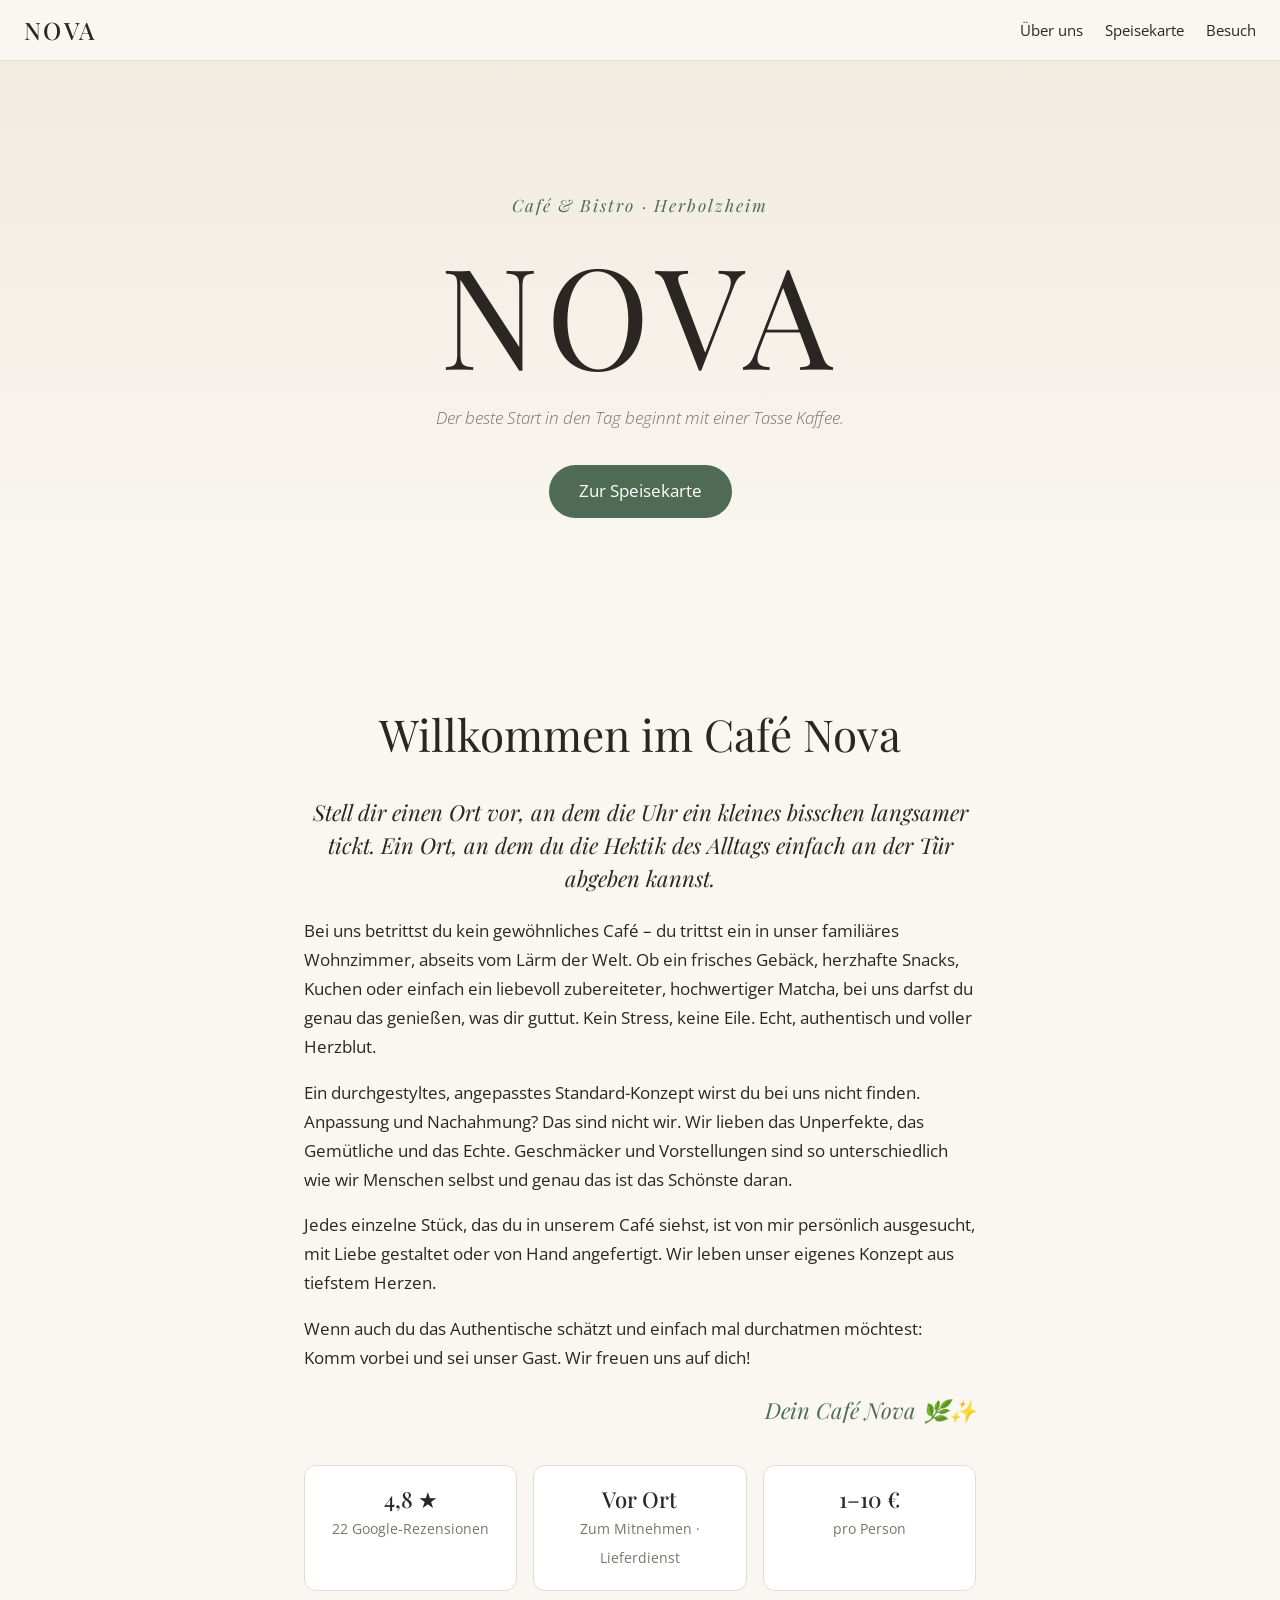
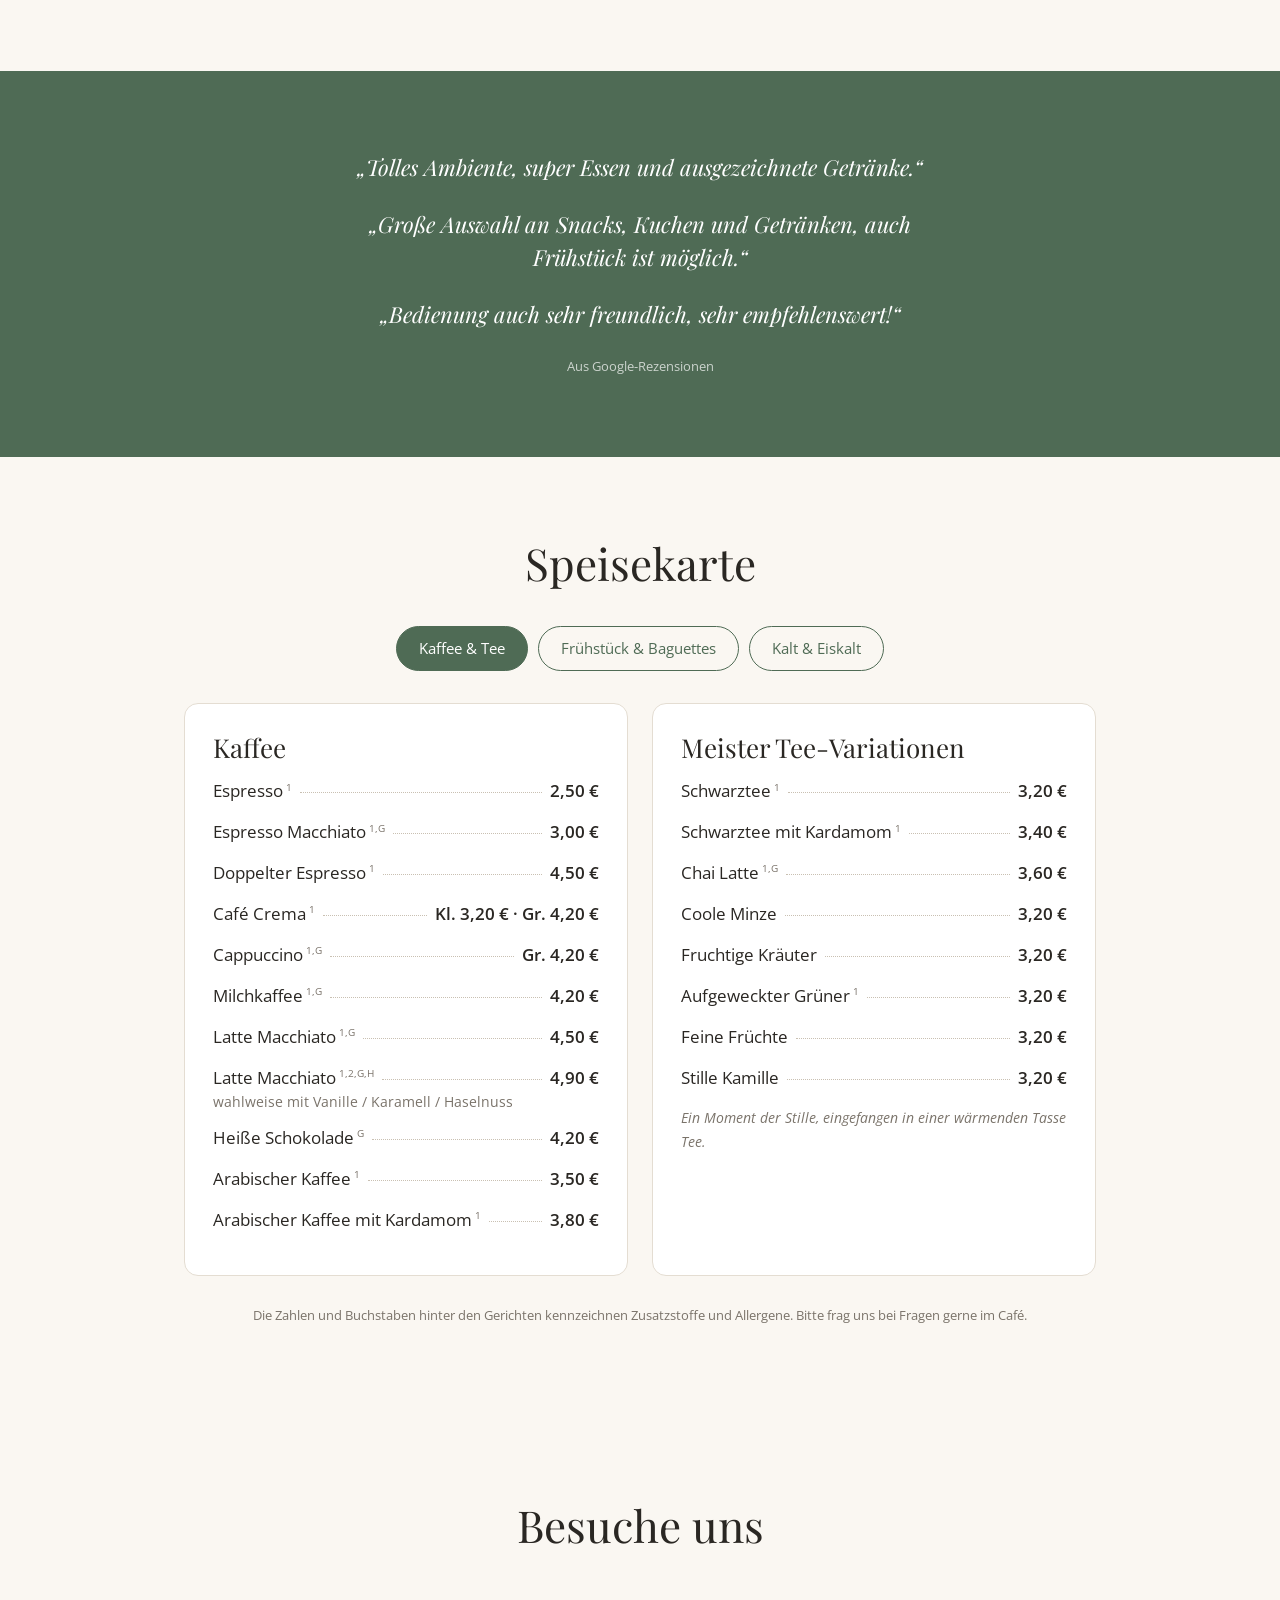
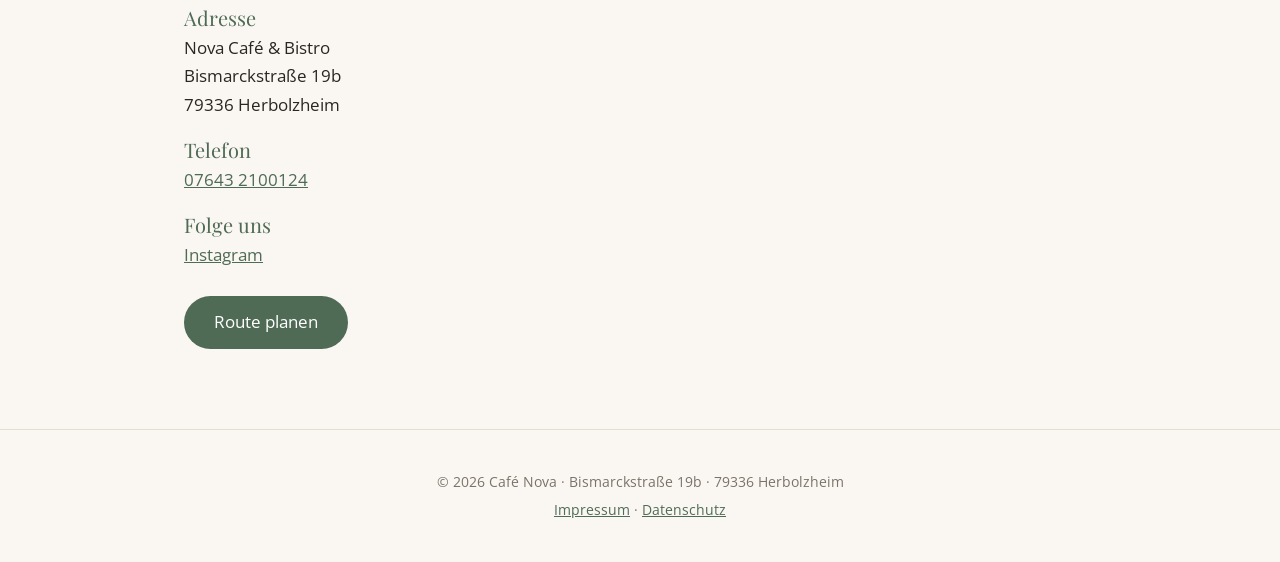
==== index.html @ f734ac9e "Add Café Nova website with menu, about and visit sections Co-Authored-By: Claude Sonnet 5.5 <noreply" ====
<!doctype html>
<html lang="de">
<head>
<meta charset="utf-8">
<meta name="viewport" content="width=device-width, initial-scale=1">
<title>Café Nova – Café &amp; Bistro in Herbolzheim</title>
<meta name="description" content="Café Nova &amp; Bistro in Herbolzheim: Frühstück, Baguettes, Kuchen, Matcha und Kaffee in gemütlicher Wohnzimmer-Atmosphäre. Bismarckstraße 19b.">
<link rel="preconnect" href="https://fonts.googleapis.com">
<link rel="preconnect" href="https://fonts.gstatic.com" crossorigin>
<link href="https://fonts.googleapis.com/css2?family=Open+Sans:ital,wght@0,300;0,400;0,600;1,300&family=Playfair+Display:ital,wght@0,400;0,500;1,400&display=swap" rel="stylesheet">
<link rel="stylesheet" href="styles.css">
<script type="application/ld+json">
{"@context":"https://schema.org","@type":"CafeOrCoffeeShop","name":"Nova Café & Bistro","telephone":"+49 7643 2100124","priceRange":"1–10 €","servesCuisine":"Café, Bistro","address":{"@type":"PostalAddress","streetAddress":"Bismarckstraße 19b","postalCode":"79336","addressLocality":"Herbolzheim","addressCountry":"DE"}}
</script>
</head>
<body>
<header class="site-header">
  <a class="logo" href="#top">NOVA</a>
  <nav><a href="#about">Über uns</a><a href="#menu">Speisekarte</a><a href="#visit">Besuch</a></nav>
</header>

<section class="hero" id="top">
  <p class="eyebrow">Café &amp; Bistro · Herbolzheim</p>
  <h1>NOVA</h1>
  <p class="tagline">Der beste Start in den Tag beginnt mit einer Tasse Kaffee.</p>
  <a class="btn" href="#menu">Zur Speisekarte</a>
</section>

<section class="about" id="about">
  <h2>Willkommen im Café Nova</h2>
  <p class="lead">Stell dir einen Ort vor, an dem die Uhr ein kleines bisschen langsamer tickt. Ein Ort, an dem du die Hektik des Alltags einfach an der Tür abgeben kannst.</p>
  <p>Bei uns betrittst du kein gewöhnliches Café – du trittst ein in unser familiäres Wohnzimmer, abseits vom Lärm der Welt. Ob ein frisches Gebäck, herzhafte Snacks, Kuchen oder einfach ein liebevoll zubereiteter, hochwertiger Matcha, bei uns darfst du genau das genießen, was dir guttut. Kein Stress, keine Eile. Echt, authentisch und voller Herzblut.</p>
  <p>Ein durchgestyltes, angepasstes Standard-Konzept wirst du bei uns nicht finden. Anpassung und Nachahmung? Das sind nicht wir. Wir lieben das Unperfekte, das Gemütliche und das Echte. Geschmäcker und Vorstellungen sind so unterschiedlich wie wir Menschen selbst und genau das ist das Schönste daran.</p>
  <p>Jedes einzelne Stück, das du in unserem Café siehst, ist von mir persönlich ausgesucht, mit Liebe gestaltet oder von Hand angefertigt. Wir leben unser eigenes Konzept aus tiefstem Herzen.</p>
  <p>Wenn auch du das Authentische schätzt und einfach mal durchatmen möchtest: Komm vorbei und sei unser Gast. Wir freuen uns auf dich!</p>
  <p class="sign">Dein Café Nova 🌿✨</p>
  <ul class="facts">
    <li><strong>4,8 ★</strong><span>22 Google-Rezensionen</span></li>
    <li><strong>Vor Ort</strong><span>Zum Mitnehmen · Lieferdienst</span></li>
    <li><strong>1–10 €</strong><span>pro Person</span></li>
  </ul>
</section>

<section class="quotes">
  <blockquote>„Tolles Ambiente, super Essen und ausgezeichnete Getränke.“</blockquote>
  <blockquote>„Große Auswahl an Snacks, Kuchen und Getränken, auch Frühstück ist möglich.“</blockquote>
  <blockquote>„Bedienung auch sehr freundlich, sehr empfehlenswert!“</blockquote>
  <p class="src">Aus Google-Rezensionen</p>
</section>

<section class="menu" id="menu">
  <h2>Speisekarte</h2>
  <div class="tabs" role="tablist"><button class="tab active" data-tab="kaffee">Kaffee &amp; Tee</button><button class="tab" data-tab="fruehstueck">Frühstück &amp; Baguettes</button><button class="tab" data-tab="kalt">Kalt &amp; Eiskalt</button></div>
  <div class="panel active" id="kaffee"><div class="card"><h3>Kaffee</h3><ul><li><div class="row"><span class="name">Espresso<sup>1</sup></span><span class="dots"></span><span class="price">2,50 €</span></div></li><li><div class="row"><span class="name">Espresso Macchiato<sup>1,G</sup></span><span class="dots"></span><span class="price">3,00 €</span></div></li><li><div class="row"><span class="name">Doppelter Espresso<sup>1</sup></span><span class="dots"></span><span class="price">4,50 €</span></div></li><li><div class="row"><span class="name">Café Crema<sup>1</sup></span><span class="dots"></span><span class="price">Kl. 3,20 € · Gr. 4,20 €</span></div></li><li><div class="row"><span class="name">Cappuccino<sup>1,G</sup></span><span class="dots"></span><span class="price">Gr. 4,20 €</span></div></li><li><div class="row"><span class="name">Milchkaffee<sup>1,G</sup></span><span class="dots"></span><span class="price">4,20 €</span></div></li><li><div class="row"><span class="name">Latte Macchiato<sup>1,G</sup></span><span class="dots"></span><span class="price">4,50 €</span></div></li><li><div class="row"><span class="name">Latte Macchiato<sup>1,2,G,H</sup></span><span class="dots"></span><span class="price">4,90 €</span></div><span class="desc">wahlweise mit Vanille / Karamell / Haselnuss</span></li><li><div class="row"><span class="name">Heiße Schokolade<sup>G</sup></span><span class="dots"></span><span class="price">4,20 €</span></div></li><li><div class="row"><span class="name">Arabischer Kaffee<sup>1</sup></span><span class="dots"></span><span class="price">3,50 €</span></div></li><li><div class="row"><span class="name">Arabischer Kaffee mit Kardamom<sup>1</sup></span><span class="dots"></span><span class="price">3,80 €</span></div></li></ul></div><div class="card"><h3>Meister Tee-Variationen</h3><ul><li><div class="row"><span class="name">Schwarztee<sup>1</sup></span><span class="dots"></span><span class="price">3,20 €</span></div></li><li><div class="row"><span class="name">Schwarztee mit Kardamom<sup>1</sup></span><span class="dots"></span><span class="price">3,40 €</span></div></li><li><div class="row"><span class="name">Chai Latte<sup>1,G</sup></span><span class="dots"></span><span class="price">3,60 €</span></div></li><li><div class="row"><span class="name">Coole Minze</span><span class="dots"></span><span class="price">3,20 €</span></div></li><li><div class="row"><span class="name">Fruchtige Kräuter</span><span class="dots"></span><span class="price">3,20 €</span></div></li><li><div class="row"><span class="name">Aufgeweckter Grüner<sup>1</sup></span><span class="dots"></span><span class="price">3,20 €</span></div></li><li><div class="row"><span class="name">Feine Früchte</span><span class="dots"></span><span class="price">3,20 €</span></div></li><li><div class="row"><span class="name">Stille Kamille</span><span class="dots"></span><span class="price">3,20 €</span></div></li></ul><p class="note">Ein Moment der Stille, eingefangen in einer wärmenden Tasse Tee.</p></div></div><div class="panel" id="fruehstueck"><div class="card"><h3>Frühstück</h3><ul><li><div class="row"><span class="name">Orientalisches Landfrühstück I<sup>9,A1,C,G</sup></span><span class="dots"></span><span class="price">12,90 €</span></div><span class="desc">3 Rühreier mit Tomaten, Baguette, Beilagen (Oliven, Weichkäse)</span></li><li><div class="row"><span class="name">Orientalisches Landfrühstück II<sup>4,9,A1,C,G</sup></span><span class="dots"></span><span class="price">14,90 €</span></div><span class="desc">3 Rühreier mit Tomaten, Sucuk, Baguette, Beilagen (Oliven, Weichkäse)</span></li><li><div class="row"><span class="name">Healthy Rührei Menü<sup>1,A1,C,G</sup></span><span class="dots"></span><span class="price">14,50 €</span></div><span class="desc">mit Rührei und als Beilage, Tomaten, Mozzarella, Avocado, Butter und Brot</span></li><li><div class="row"><span class="name">Rührei mit Schinken<sup>4,A1,C,G</sup></span><span class="dots"></span><span class="price">12,90 €</span></div><span class="desc">und als Beilage, Tomaten, Butter und Brot</span></li></ul><p class="note">Für einen genussvollen Start in den Tag.</p></div><div class="card"><h3>Herzhafte Baguettes</h3><ul><li><div class="row"><span class="name">Schinken-Käse-Baguette<sup>2,4,9,A1,G,M</sup></span><span class="dots"></span><span class="price">9,20 €</span></div><span class="desc">mit Hinterschinken, Gouda und Spezialsoße</span></li><li><div class="row"><span class="name">Salami-Baguette<sup>2,4,9,A1,G,M</sup></span><span class="dots"></span><span class="price">9,20 €</span></div><span class="desc">mit Salami, Gouda und Spezialsoße</span></li><li><div class="row"><span class="name">Sesam-Putenbrust-Baguette<sup>2,9,A1,G,M,K</sup></span><span class="dots"></span><span class="price">9,50 €</span></div><span class="desc">mit Putenbrust, Gouda und Curry-Soße</span></li></ul><p class="note">Wahlweise zwischen Cocktail- <sup>2,M,C</sup> oder Knoblauchdip <sup>G,M</sup>. Dazu leckere saure Gurken<sup>9</sup> als Beilage.</p></div></div><div class="panel" id="kalt"><div class="card"><h3>Eiskalte Abkühlung</h3><ul><li><div class="row"><span class="name">Eisschokolade<sup>2,G</sup></span><span class="dots"></span><span class="price">6,90 €</span></div><span class="desc">Schokoladengetränk mit Vanilleis und Sahne</span></li><li><div class="row"><span class="name">Eiskaffee<sup>1,2,G</sup></span><span class="dots"></span><span class="price">6,90 €</span></div><span class="desc">kalter Kaffee mit Vanilleeis und Sahne</span></li><li><div class="row"><span class="name">Eisbecher<sup>1,2,G</sup></span><span class="dots"></span><span class="price">6,90 €</span></div><span class="desc">Vanille, Erdbeere, Schokolade und Sahne</span></li></ul></div><div class="card"><h3>Kalt &amp; Eiskalt</h3><ul><li><div class="row"><span class="name">Coca-Cola 0,33 l<sup>1,2,6</sup></span><span class="dots"></span><span class="price">3,50 €</span></div></li><li><div class="row"><span class="name">Coca-Cola Zero 0,33 l</span><span class="dots"></span><span class="price">3,50 €</span></div></li><li><div class="row"><span class="name">Fanta 0,33 l<sup>2,3</sup></span><span class="dots"></span><span class="price">3,50 €</span></div></li><li><div class="row"><span class="name">Vio still / medium 0,25 l</span><span class="dots"></span><span class="price">3,20 €</span></div></li><li><div class="row"><span class="name">Vio still / medium 0,75 l</span><span class="dots"></span><span class="price">6,20 €</span></div></li><li><div class="row"><span class="name">Red Bull 0,25 l<sup>1,2,8</sup></span><span class="dots"></span><span class="price">3,50 €</span></div></li><li><div class="row"><span class="name">Fuze Tea Pfirsich 0,25 l<sup>3</sup></span><span class="dots"></span><span class="price">3,80 €</span></div></li><li><div class="row"><span class="name">Vio Bio Limo 0,25 l</span><span class="dots"></span><span class="price">3,80 €</span></div><span class="desc">Orange / Zitrone &amp; Limette</span></li><li><div class="row"><span class="name">Vio Schorle 0,25 l</span><span class="dots"></span><span class="price">3,80 €</span></div><span class="desc">Apfel / Rhabarber / Johannisbeere</span></li><li><div class="row"><span class="name">O-Saft 0,2 l</span><span class="dots"></span><span class="price">3,00 €</span></div></li></ul></div><div class="card"><h3>Bier (0,3 l)</h3><ul><li><div class="row"><span class="name">Rothaus Pils<sup>A1</sup></span><span class="dots"></span><span class="price">4,00 €</span></div></li><li><div class="row"><span class="name">Rothaus Radler<sup>A1,3</sup></span><span class="dots"></span><span class="price">4,00 €</span></div></li><li><div class="row"><span class="name">Rothaus Hefeweizen<sup>A1,A2</sup></span><span class="dots"></span><span class="price">4,00 €</span></div></li><li><div class="row"><span class="name">Alkoholfreies Pils oder Radler<sup>A1,3</sup></span><span class="dots"></span><span class="price">4,00 €</span></div></li></ul></div></div>
  <p class="legend">Die Zahlen und Buchstaben hinter den Gerichten kennzeichnen Zusatzstoffe und Allergene. Bitte frag uns bei Fragen gerne im Café.</p>
</section>

<section class="visit" id="visit">
  <h2>Besuche uns</h2>
  <div class="visit-grid">
    <div>
      <h3>Adresse</h3>
      <p>Nova Café &amp; Bistro<br>Bismarckstraße 19b<br>79336 Herbolzheim</p>
      <h3>Telefon</h3>
      <p><a href="tel:+4976432100124">07643 2100124</a></p>
      <h3>Folge uns</h3>
      <p><a href="https://www.instagram.com/" rel="noopener">Instagram</a></p>
      <a class="btn" href="https://www.google.com/maps/search/?api=1&amp;query=Bismarckstra%C3%9Fe+19b+79336+Herbolzheim" rel="noopener">Route planen</a>
    </div>
    <iframe title="Karte" loading="lazy" src="https://www.google.com/maps?q=Bismarckstra%C3%9Fe+19b+79336+Herbolzheim&amp;output=embed"></iframe>
  </div>
</section>

<footer>
  <p>© <span id="y">2026</span> Café Nova · Bismarckstraße 19b · 79336 Herbolzheim</p>
  <p><a href="#">Impressum</a> · <a href="#">Datenschutz</a></p>
</footer>
<script src="script.js"></script>
</body>
</html>
---- styles.css ----
:root{--bg:#faf7f2;--ink:#2a2723;--muted:#7a736a;--green:#4f6b55;--green-d:#3a5140;--card:#fff;--line:#e4ddd2;
--serif:"Playfair Display",Georgia,serif;--sans:"Open Sans",system-ui,sans-serif}
*{box-sizing:border-box}html{scroll-behavior:smooth}
body{margin:0;background:var(--bg);color:var(--ink);font:400 17px/1.7 var(--sans)}
a{color:var(--green)}
h1,h2,h3{font-family:var(--serif);font-weight:400;line-height:1.2;margin:0}
section{padding:80px 24px}
.site-header{position:sticky;top:0;z-index:10;display:flex;justify-content:space-between;align-items:center;padding:14px 24px;background:rgba(250,247,242,.92);backdrop-filter:blur(8px);border-bottom:1px solid var(--line)}
.logo{font:500 24px var(--serif);letter-spacing:.1em;color:var(--ink);text-decoration:none}
nav a{margin-left:22px;text-decoration:none;color:var(--ink);font-size:15px}nav a:hover{color:var(--green)}
.hero{text-align:center;padding:130px 24px 110px;background:linear-gradient(180deg,#f1ebe0,var(--bg))}
.eyebrow{font-family:var(--serif);font-style:italic;letter-spacing:.12em;color:var(--green);margin:0}
.hero h1{font-size:clamp(64px,16vw,140px);letter-spacing:.06em;margin:8px 0}
.tagline{font-style:italic;font-weight:300;color:var(--muted);max-width:520px;margin:0 auto 32px}
.btn{display:inline-block;padding:12px 30px;background:var(--green);color:#fff;text-decoration:none;border-radius:999px;transition:background .2s}
.btn:hover{background:var(--green-d)}
.about,.menu,.visit{max-width:960px;margin:0 auto}
h2{font-size:clamp(30px,5vw,44px);text-align:center;margin-bottom:36px}
.about{max-width:720px}.lead{font:italic 400 22px/1.5 var(--serif);text-align:center}
.sign{font:italic 22px var(--serif);text-align:right;color:var(--green)}
.facts{list-style:none;display:grid;grid-template-columns:repeat(auto-fit,minmax(170px,1fr));gap:16px;padding:0;margin:40px 0 0}
.facts li{background:var(--card);border:1px solid var(--line);border-radius:12px;padding:18px;text-align:center}
.facts strong{display:block;font:500 22px var(--serif)}.facts span{font-size:14px;color:var(--muted)}
.quotes{background:var(--green);color:#fff;text-align:center}
.quotes blockquote{max-width:640px;margin:0 auto 24px;font:italic 22px/1.5 var(--serif)}
.src{font-size:13px;opacity:.7;margin:0}
.tabs{display:flex;flex-wrap:wrap;justify-content:center;gap:10px;margin-bottom:32px}
.tab{font:inherit;font-size:15px;padding:9px 22px;border:1px solid var(--green);background:none;color:var(--green);border-radius:999px;cursor:pointer}
.tab.active{background:var(--green);color:#fff}
.panel{display:none;gap:24px;grid-template-columns:1fr}.panel.active{display:grid}
@media(min-width:800px){.panel.active{grid-template-columns:1fr 1fr}}
.card{background:var(--card);border:1px solid var(--line);border-radius:14px;padding:28px}
.card:nth-child(3){grid-column:1/-1}
.card h3{font-size:26px;margin-bottom:6px}
.note{font-style:italic;font-size:14px;color:var(--muted);margin:14px 0 0}
.card ul{list-style:none;padding:0;margin:14px 0 0}.card li{margin-bottom:12px}
.row{display:flex;align-items:baseline;gap:8px}
.dots{flex:1;border-bottom:1px dotted #c9c0b2;transform:translateY(-4px)}
.price{white-space:nowrap;font-weight:600}
.desc{display:block;font-size:14px;color:var(--muted);line-height:1.4}
sup{font-size:.6em;color:var(--muted);margin-left:3px}
.legend{font-size:13px;color:var(--muted);text-align:center;margin-top:28px}
.visit-grid{display:grid;gap:32px}@media(min-width:800px){.visit-grid{grid-template-columns:1fr 1.2fr}}
.visit h3{font-size:20px;color:var(--green);margin-top:18px}.visit p{margin:4px 0}
.visit .btn{margin-top:22px}
iframe{width:100%;min-height:340px;border:0;border-radius:14px}
footer{text-align:center;padding:36px 24px;font-size:14px;color:var(--muted);border-top:1px solid var(--line)}
footer p{margin:4px 0}
@media(max-width:600px){nav a:nth-child(1){display:none}section{padding:56px 20px}}
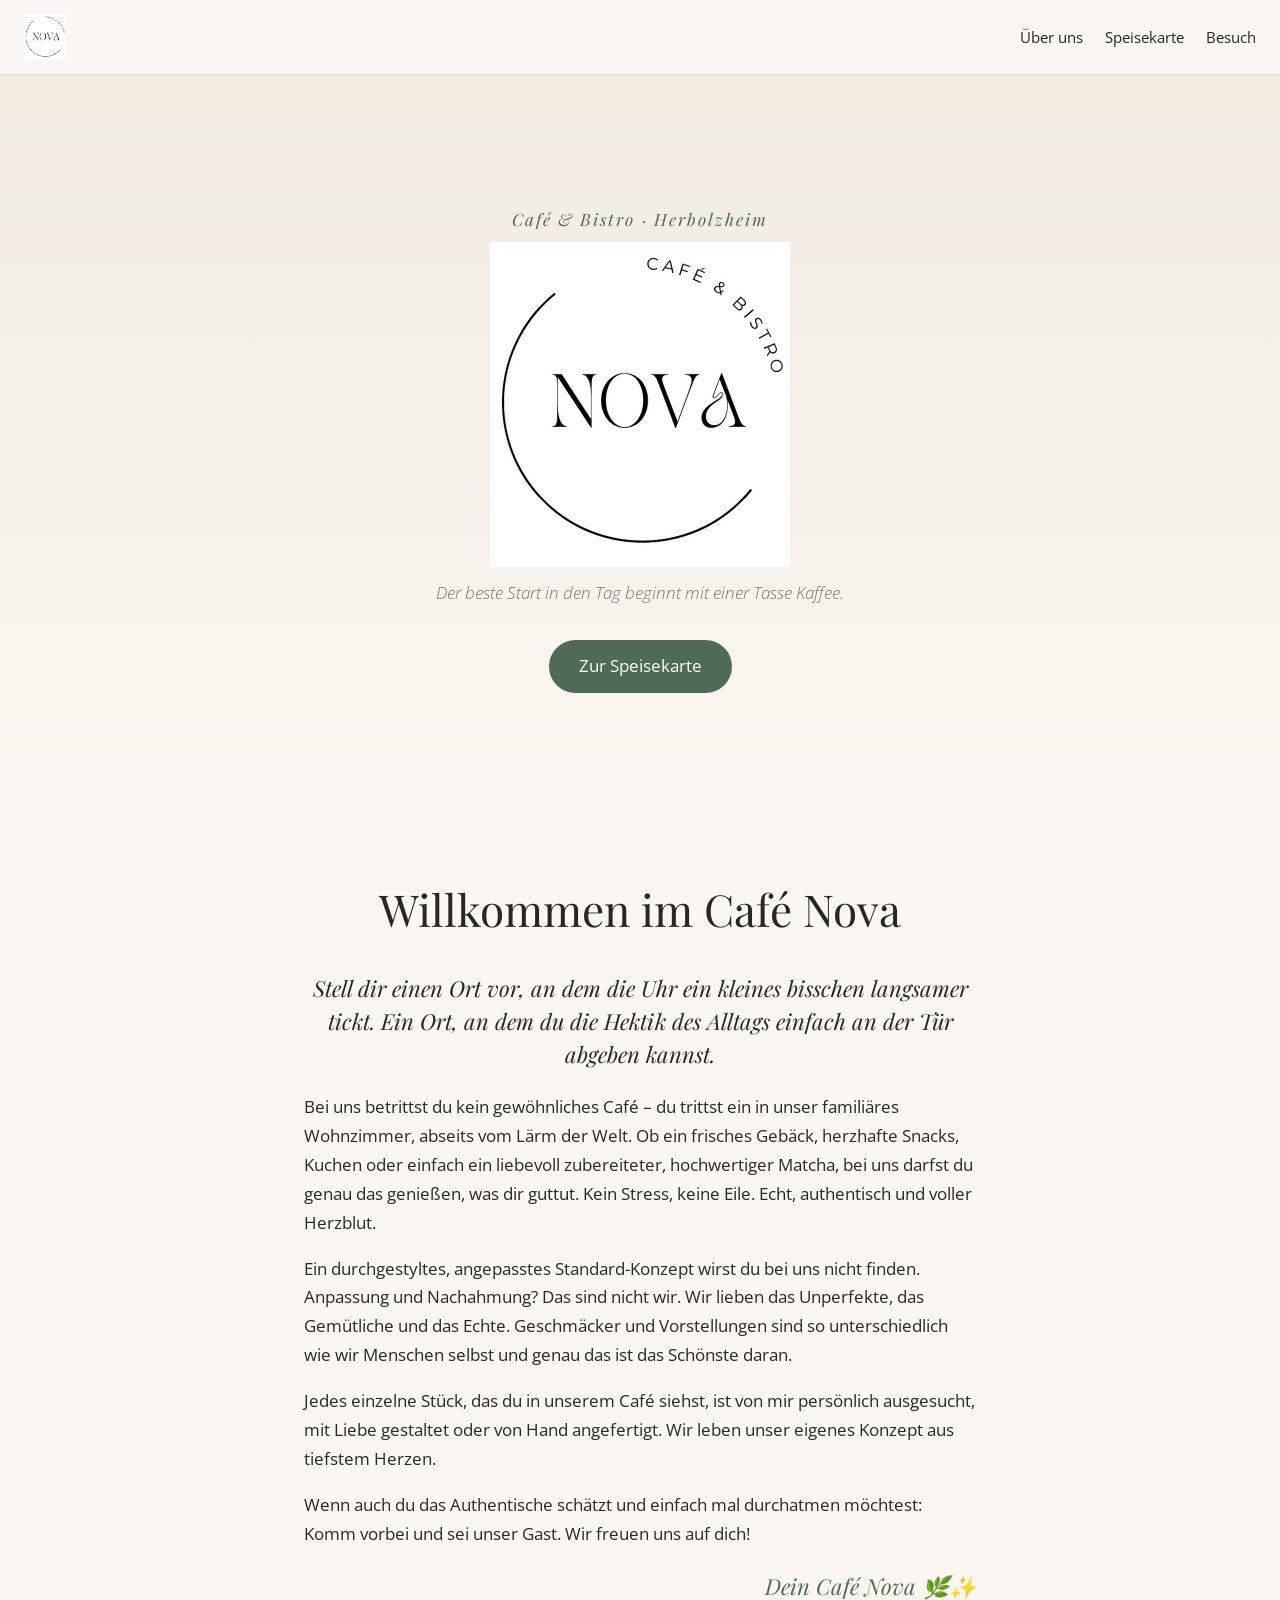
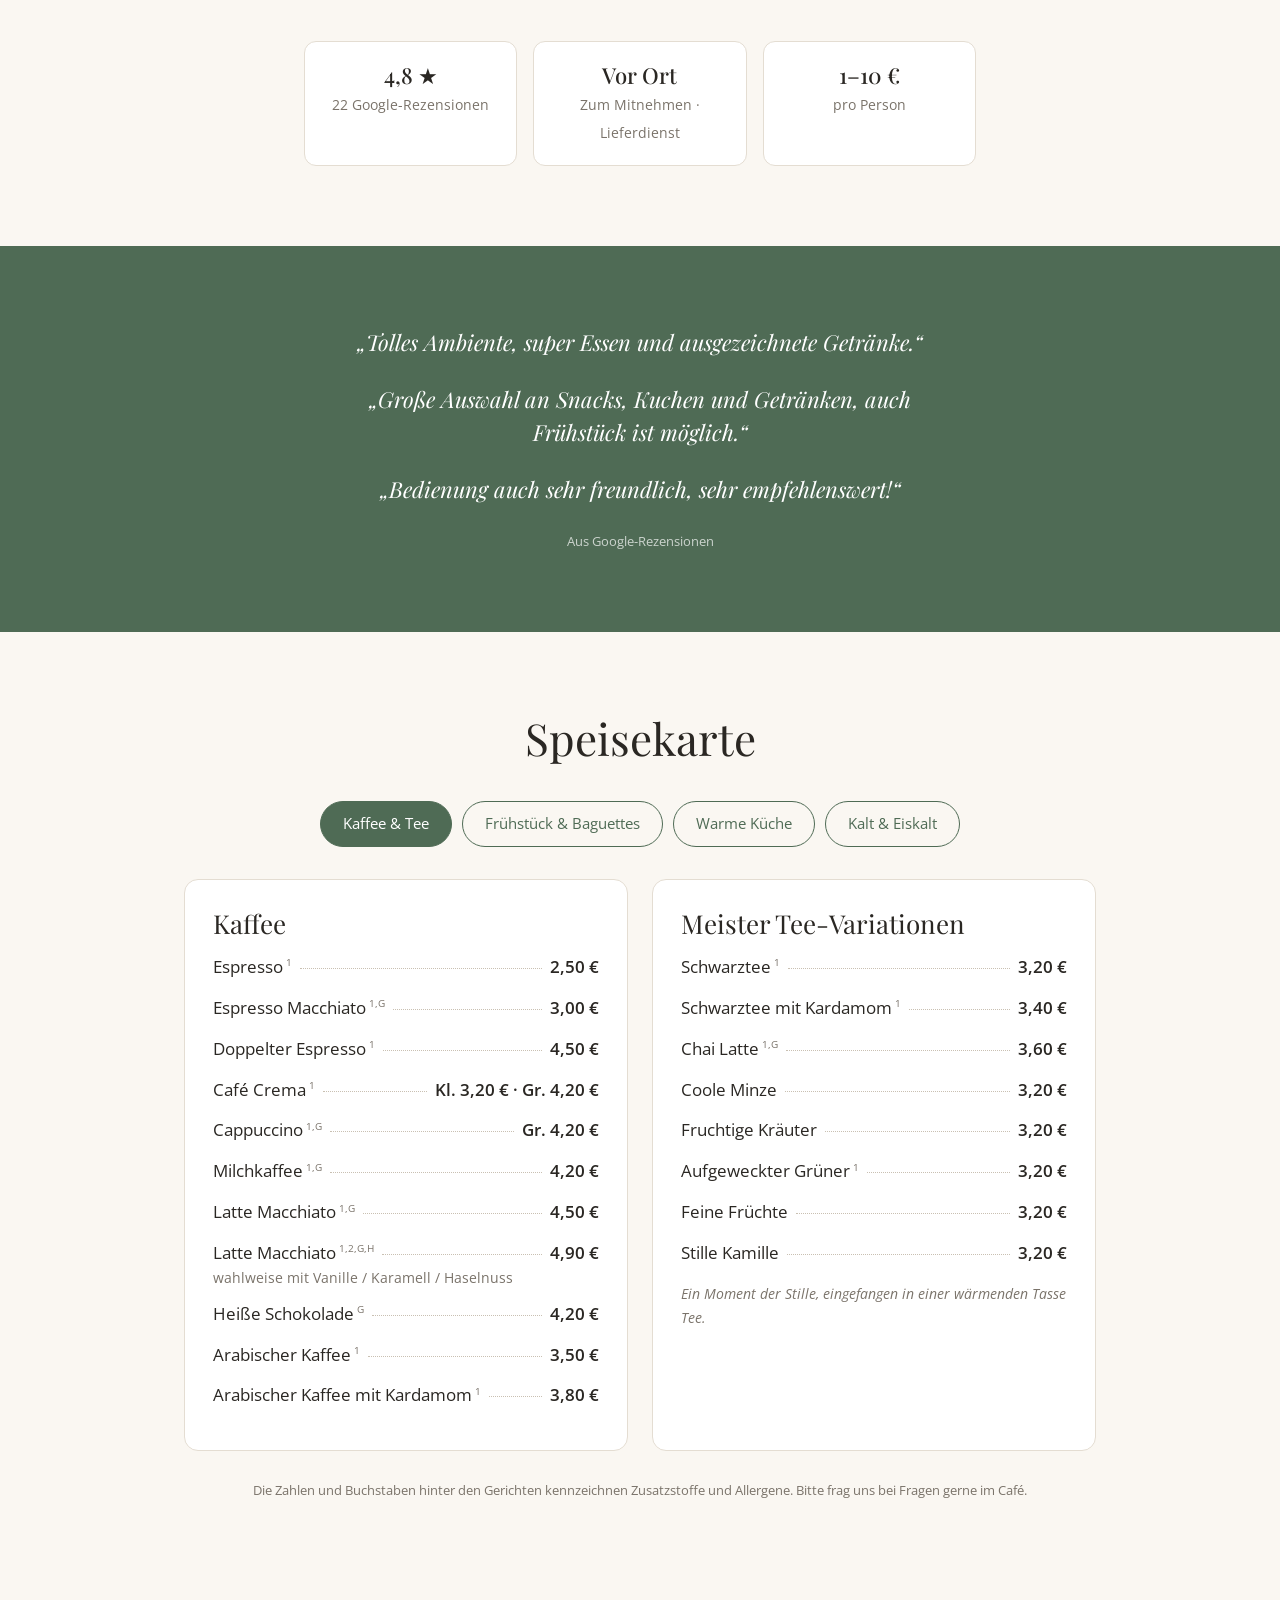
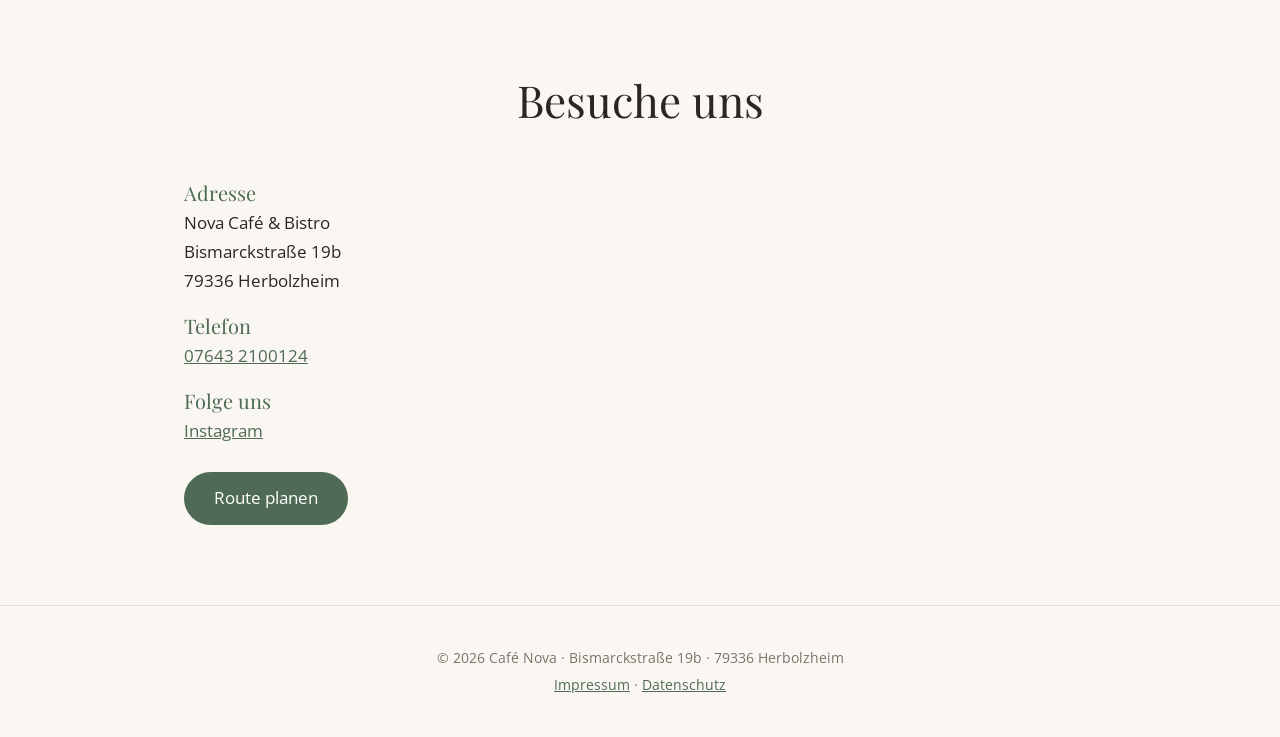
==== commit f148e9c8: "Add logo, Flammkuchen, Pasta, Antipasti and Frühstück II; add netlify.toml Co-Authored-By: Claude So" ====
--- a/index.html
+++ b/index.html
@@ -8,6 +8,7 @@
 <link rel="preconnect" href="https://fonts.googleapis.com">
 <link rel="preconnect" href="https://fonts.gstatic.com" crossorigin>
 <link href="https://fonts.googleapis.com/css2?family=Open+Sans:ital,wght@0,300;0,400;0,600;1,300&family=Playfair+Display:ital,wght@0,400;0,500;1,400&display=swap" rel="stylesheet">
+<link rel="icon" href="logo.png">
 <link rel="stylesheet" href="styles.css">
 <script type="application/ld+json">
 {"@context":"https://schema.org","@type":"CafeOrCoffeeShop","name":"Nova Café & Bistro","telephone":"+49 7643 2100124","priceRange":"1–10 €","servesCuisine":"Café, Bistro","address":{"@type":"PostalAddress","streetAddress":"Bismarckstraße 19b","postalCode":"79336","addressLocality":"Herbolzheim","addressCountry":"DE"}}
@@ -15,13 +16,13 @@
 </head>
 <body>
 <header class="site-header">
-  <a class="logo" href="#top">NOVA</a>
+  <a class="logo" href="#top"><img src="logo.png" alt="Nova Café &amp; Bistro"></a>
   <nav><a href="#about">Über uns</a><a href="#menu">Speisekarte</a><a href="#visit">Besuch</a></nav>
 </header>
 
 <section class="hero" id="top">
   <p class="eyebrow">Café &amp; Bistro · Herbolzheim</p>
-  <h1>NOVA</h1>
+  <h1><img src="logo.png" alt="NOVA – Café &amp; Bistro"></h1>
   <p class="tagline">Der beste Start in den Tag beginnt mit einer Tasse Kaffee.</p>
   <a class="btn" href="#menu">Zur Speisekarte</a>
 </section>
@@ -50,8 +51,8 @@
 
 <section class="menu" id="menu">
   <h2>Speisekarte</h2>
-  <div class="tabs" role="tablist"><button class="tab active" data-tab="kaffee">Kaffee &amp; Tee</button><button class="tab" data-tab="fruehstueck">Frühstück &amp; Baguettes</button><button class="tab" data-tab="kalt">Kalt &amp; Eiskalt</button></div>
-  <div class="panel active" id="kaffee"><div class="card"><h3>Kaffee</h3><ul><li><div class="row"><span class="name">Espresso<sup>1</sup></span><span class="dots"></span><span class="price">2,50 €</span></div></li><li><div class="row"><span class="name">Espresso Macchiato<sup>1,G</sup></span><span class="dots"></span><span class="price">3,00 €</span></div></li><li><div class="row"><span class="name">Doppelter Espresso<sup>1</sup></span><span class="dots"></span><span class="price">4,50 €</span></div></li><li><div class="row"><span class="name">Café Crema<sup>1</sup></span><span class="dots"></span><span class="price">Kl. 3,20 € · Gr. 4,20 €</span></div></li><li><div class="row"><span class="name">Cappuccino<sup>1,G</sup></span><span class="dots"></span><span class="price">Gr. 4,20 €</span></div></li><li><div class="row"><span class="name">Milchkaffee<sup>1,G</sup></span><span class="dots"></span><span class="price">4,20 €</span></div></li><li><div class="row"><span class="name">Latte Macchiato<sup>1,G</sup></span><span class="dots"></span><span class="price">4,50 €</span></div></li><li><div class="row"><span class="name">Latte Macchiato<sup>1,2,G,H</sup></span><span class="dots"></span><span class="price">4,90 €</span></div><span class="desc">wahlweise mit Vanille / Karamell / Haselnuss</span></li><li><div class="row"><span class="name">Heiße Schokolade<sup>G</sup></span><span class="dots"></span><span class="price">4,20 €</span></div></li><li><div class="row"><span class="name">Arabischer Kaffee<sup>1</sup></span><span class="dots"></span><span class="price">3,50 €</span></div></li><li><div class="row"><span class="name">Arabischer Kaffee mit Kardamom<sup>1</sup></span><span class="dots"></span><span class="price">3,80 €</span></div></li></ul></div><div class="card"><h3>Meister Tee-Variationen</h3><ul><li><div class="row"><span class="name">Schwarztee<sup>1</sup></span><span class="dots"></span><span class="price">3,20 €</span></div></li><li><div class="row"><span class="name">Schwarztee mit Kardamom<sup>1</sup></span><span class="dots"></span><span class="price">3,40 €</span></div></li><li><div class="row"><span class="name">Chai Latte<sup>1,G</sup></span><span class="dots"></span><span class="price">3,60 €</span></div></li><li><div class="row"><span class="name">Coole Minze</span><span class="dots"></span><span class="price">3,20 €</span></div></li><li><div class="row"><span class="name">Fruchtige Kräuter</span><span class="dots"></span><span class="price">3,20 €</span></div></li><li><div class="row"><span class="name">Aufgeweckter Grüner<sup>1</sup></span><span class="dots"></span><span class="price">3,20 €</span></div></li><li><div class="row"><span class="name">Feine Früchte</span><span class="dots"></span><span class="price">3,20 €</span></div></li><li><div class="row"><span class="name">Stille Kamille</span><span class="dots"></span><span class="price">3,20 €</span></div></li></ul><p class="note">Ein Moment der Stille, eingefangen in einer wärmenden Tasse Tee.</p></div></div><div class="panel" id="fruehstueck"><div class="card"><h3>Frühstück</h3><ul><li><div class="row"><span class="name">Orientalisches Landfrühstück I<sup>9,A1,C,G</sup></span><span class="dots"></span><span class="price">12,90 €</span></div><span class="desc">3 Rühreier mit Tomaten, Baguette, Beilagen (Oliven, Weichkäse)</span></li><li><div class="row"><span class="name">Orientalisches Landfrühstück II<sup>4,9,A1,C,G</sup></span><span class="dots"></span><span class="price">14,90 €</span></div><span class="desc">3 Rühreier mit Tomaten, Sucuk, Baguette, Beilagen (Oliven, Weichkäse)</span></li><li><div class="row"><span class="name">Healthy Rührei Menü<sup>1,A1,C,G</sup></span><span class="dots"></span><span class="price">14,50 €</span></div><span class="desc">mit Rührei und als Beilage, Tomaten, Mozzarella, Avocado, Butter und Brot</span></li><li><div class="row"><span class="name">Rührei mit Schinken<sup>4,A1,C,G</sup></span><span class="dots"></span><span class="price">12,90 €</span></div><span class="desc">und als Beilage, Tomaten, Butter und Brot</span></li></ul><p class="note">Für einen genussvollen Start in den Tag.</p></div><div class="card"><h3>Herzhafte Baguettes</h3><ul><li><div class="row"><span class="name">Schinken-Käse-Baguette<sup>2,4,9,A1,G,M</sup></span><span class="dots"></span><span class="price">9,20 €</span></div><span class="desc">mit Hinterschinken, Gouda und Spezialsoße</span></li><li><div class="row"><span class="name">Salami-Baguette<sup>2,4,9,A1,G,M</sup></span><span class="dots"></span><span class="price">9,20 €</span></div><span class="desc">mit Salami, Gouda und Spezialsoße</span></li><li><div class="row"><span class="name">Sesam-Putenbrust-Baguette<sup>2,9,A1,G,M,K</sup></span><span class="dots"></span><span class="price">9,50 €</span></div><span class="desc">mit Putenbrust, Gouda und Curry-Soße</span></li></ul><p class="note">Wahlweise zwischen Cocktail- <sup>2,M,C</sup> oder Knoblauchdip <sup>G,M</sup>. Dazu leckere saure Gurken<sup>9</sup> als Beilage.</p></div></div><div class="panel" id="kalt"><div class="card"><h3>Eiskalte Abkühlung</h3><ul><li><div class="row"><span class="name">Eisschokolade<sup>2,G</sup></span><span class="dots"></span><span class="price">6,90 €</span></div><span class="desc">Schokoladengetränk mit Vanilleis und Sahne</span></li><li><div class="row"><span class="name">Eiskaffee<sup>1,2,G</sup></span><span class="dots"></span><span class="price">6,90 €</span></div><span class="desc">kalter Kaffee mit Vanilleeis und Sahne</span></li><li><div class="row"><span class="name">Eisbecher<sup>1,2,G</sup></span><span class="dots"></span><span class="price">6,90 €</span></div><span class="desc">Vanille, Erdbeere, Schokolade und Sahne</span></li></ul></div><div class="card"><h3>Kalt &amp; Eiskalt</h3><ul><li><div class="row"><span class="name">Coca-Cola 0,33 l<sup>1,2,6</sup></span><span class="dots"></span><span class="price">3,50 €</span></div></li><li><div class="row"><span class="name">Coca-Cola Zero 0,33 l</span><span class="dots"></span><span class="price">3,50 €</span></div></li><li><div class="row"><span class="name">Fanta 0,33 l<sup>2,3</sup></span><span class="dots"></span><span class="price">3,50 €</span></div></li><li><div class="row"><span class="name">Vio still / medium 0,25 l</span><span class="dots"></span><span class="price">3,20 €</span></div></li><li><div class="row"><span class="name">Vio still / medium 0,75 l</span><span class="dots"></span><span class="price">6,20 €</span></div></li><li><div class="row"><span class="name">Red Bull 0,25 l<sup>1,2,8</sup></span><span class="dots"></span><span class="price">3,50 €</span></div></li><li><div class="row"><span class="name">Fuze Tea Pfirsich 0,25 l<sup>3</sup></span><span class="dots"></span><span class="price">3,80 €</span></div></li><li><div class="row"><span class="name">Vio Bio Limo 0,25 l</span><span class="dots"></span><span class="price">3,80 €</span></div><span class="desc">Orange / Zitrone &amp; Limette</span></li><li><div class="row"><span class="name">Vio Schorle 0,25 l</span><span class="dots"></span><span class="price">3,80 €</span></div><span class="desc">Apfel / Rhabarber / Johannisbeere</span></li><li><div class="row"><span class="name">O-Saft 0,2 l</span><span class="dots"></span><span class="price">3,00 €</span></div></li></ul></div><div class="card"><h3>Bier (0,3 l)</h3><ul><li><div class="row"><span class="name">Rothaus Pils<sup>A1</sup></span><span class="dots"></span><span class="price">4,00 €</span></div></li><li><div class="row"><span class="name">Rothaus Radler<sup>A1,3</sup></span><span class="dots"></span><span class="price">4,00 €</span></div></li><li><div class="row"><span class="name">Rothaus Hefeweizen<sup>A1,A2</sup></span><span class="dots"></span><span class="price">4,00 €</span></div></li><li><div class="row"><span class="name">Alkoholfreies Pils oder Radler<sup>A1,3</sup></span><span class="dots"></span><span class="price">4,00 €</span></div></li></ul></div></div>
+  <div class="tabs" role="tablist"><button class="tab active" data-tab="kaffee">Kaffee &amp; Tee</button><button class="tab" data-tab="fruehstueck">Frühstück &amp; Baguettes</button><button class="tab" data-tab="kueche">Warme Küche</button><button class="tab" data-tab="kalt">Kalt &amp; Eiskalt</button></div>
+  <div class="panel active" id="kaffee"><div class="card"><h3>Kaffee</h3><ul><li><div class="row"><span class="name">Espresso<sup>1</sup></span><span class="dots"></span><span class="price">2,50 €</span></div></li><li><div class="row"><span class="name">Espresso Macchiato<sup>1,G</sup></span><span class="dots"></span><span class="price">3,00 €</span></div></li><li><div class="row"><span class="name">Doppelter Espresso<sup>1</sup></span><span class="dots"></span><span class="price">4,50 €</span></div></li><li><div class="row"><span class="name">Café Crema<sup>1</sup></span><span class="dots"></span><span class="price">Kl. 3,20 € · Gr. 4,20 €</span></div></li><li><div class="row"><span class="name">Cappuccino<sup>1,G</sup></span><span class="dots"></span><span class="price">Gr. 4,20 €</span></div></li><li><div class="row"><span class="name">Milchkaffee<sup>1,G</sup></span><span class="dots"></span><span class="price">4,20 €</span></div></li><li><div class="row"><span class="name">Latte Macchiato<sup>1,G</sup></span><span class="dots"></span><span class="price">4,50 €</span></div></li><li><div class="row"><span class="name">Latte Macchiato<sup>1,2,G,H</sup></span><span class="dots"></span><span class="price">4,90 €</span></div><span class="desc">wahlweise mit Vanille / Karamell / Haselnuss</span></li><li><div class="row"><span class="name">Heiße Schokolade<sup>G</sup></span><span class="dots"></span><span class="price">4,20 €</span></div></li><li><div class="row"><span class="name">Arabischer Kaffee<sup>1</sup></span><span class="dots"></span><span class="price">3,50 €</span></div></li><li><div class="row"><span class="name">Arabischer Kaffee mit Kardamom<sup>1</sup></span><span class="dots"></span><span class="price">3,80 €</span></div></li></ul></div><div class="card"><h3>Meister Tee-Variationen</h3><ul><li><div class="row"><span class="name">Schwarztee<sup>1</sup></span><span class="dots"></span><span class="price">3,20 €</span></div></li><li><div class="row"><span class="name">Schwarztee mit Kardamom<sup>1</sup></span><span class="dots"></span><span class="price">3,40 €</span></div></li><li><div class="row"><span class="name">Chai Latte<sup>1,G</sup></span><span class="dots"></span><span class="price">3,60 €</span></div></li><li><div class="row"><span class="name">Coole Minze</span><span class="dots"></span><span class="price">3,20 €</span></div></li><li><div class="row"><span class="name">Fruchtige Kräuter</span><span class="dots"></span><span class="price">3,20 €</span></div></li><li><div class="row"><span class="name">Aufgeweckter Grüner<sup>1</sup></span><span class="dots"></span><span class="price">3,20 €</span></div></li><li><div class="row"><span class="name">Feine Früchte</span><span class="dots"></span><span class="price">3,20 €</span></div></li><li><div class="row"><span class="name">Stille Kamille</span><span class="dots"></span><span class="price">3,20 €</span></div></li></ul><p class="note">Ein Moment der Stille, eingefangen in einer wärmenden Tasse Tee.</p></div></div><div class="panel" id="fruehstueck"><div class="card"><h3>Frühstück I</h3><ul><li><div class="row"><span class="name">Orientalisches Landfrühstück I<sup>9,A1,C,G</sup></span><span class="dots"></span><span class="price">12,90 €</span></div><span class="desc">3 Rühreier mit Tomaten, Baguette, Beilagen (Oliven, Weichkäse)</span></li><li><div class="row"><span class="name">Orientalisches Landfrühstück II<sup>4,9,A1,C,G</sup></span><span class="dots"></span><span class="price">14,90 €</span></div><span class="desc">3 Rühreier mit Tomaten, Sucuk, Baguette, Beilagen (Oliven, Weichkäse)</span></li><li><div class="row"><span class="name">Healthy Rührei Menü<sup>1,A1,C,G</sup></span><span class="dots"></span><span class="price">14,50 €</span></div><span class="desc">mit Rührei und als Beilage, Tomaten, Mozzarella, Avocado, Butter und Brot</span></li><li><div class="row"><span class="name">Rührei mit Schinken<sup>4,A1,C,G</sup></span><span class="dots"></span><span class="price">12,90 €</span></div><span class="desc">und als Beilage, Tomaten, Butter und Brot</span></li></ul><p class="note">Für einen genussvollen Start in den Tag.</p></div><div class="card"><h3>Frühstück II</h3><ul><li><div class="row"><span class="name">Classic NOVA<sup>4,A1,G</sup></span><span class="dots"></span><span class="price">11,90 €</span></div><span class="desc">Wurst- und Käseteller, 2 Brötchen, Butter, Frischkäse, Marmelade, Honig</span></li><li><div class="row"><span class="name">Avocado Stulle<sup>A1,G</sup></span><span class="dots"></span><span class="price">11,90 €</span></div><span class="desc">Weizen Stulle, viel Avocado, Frischkäse Base, getoppt mit Balsamico und Kräutern</span></li><li><div class="row"><span class="name">Caprese Stulle<sup>A1,G</sup></span><span class="dots"></span><span class="price">12,90 €</span></div><span class="desc">Weizen Stulle, Tomate, Mozzarella, Frischkäse Base, getoppt mit Basilikum, Balsamico, Granatapfelsirup und Kräutern</span></li><li><div class="row"><span class="name">Green Bagel<sup>A1,K,G</sup></span><span class="dots"></span><span class="price">11,90 €</span></div><span class="desc">Avocado, Fetakäse, Frischkäse Base, getoppt mit Sesam und Kräutern</span></li><li><div class="row"><span class="name">Sucuk Bagel<sup>4,A1,G</sup></span><span class="dots"></span><span class="price">11,90 €</span></div><span class="desc">Sucuk, Käse und eine Frischkäse Base</span></li></ul><p class="note">Klassisch, modern oder vegetarisch – für jeden Geschmack.</p></div><div class="card"><h3>Herzhafte Baguettes</h3><ul><li><div class="row"><span class="name">Schinken-Käse-Baguette<sup>2,4,9,A1,G,M</sup></span><span class="dots"></span><span class="price">9,20 €</span></div><span class="desc">mit Hinterschinken, Gouda und Spezialsoße</span></li><li><div class="row"><span class="name">Salami-Baguette<sup>2,4,9,A1,G,M</sup></span><span class="dots"></span><span class="price">9,20 €</span></div><span class="desc">mit Salami, Gouda und Spezialsoße</span></li><li><div class="row"><span class="name">Sesam-Putenbrust-Baguette<sup>2,9,A1,G,M,K</sup></span><span class="dots"></span><span class="price">9,50 €</span></div><span class="desc">mit Putenbrust, Gouda und Curry-Soße</span></li></ul><p class="note">Wahlweise zwischen Cocktail- <sup>2,M,C</sup> oder Knoblauchdip <sup>G,M</sup>. Dazu leckere saure Gurken<sup>9</sup> als Beilage.</p></div></div><div class="panel" id="kueche"><div class="card"><h3>Flammkuchen</h3><ul><li><div class="row"><span class="name">Flammkuchen Elsässer Art<sup>4,9,A1,G</sup></span><span class="dots"></span><span class="price">10,90 €</span></div><span class="desc">mit Speck und Zwiebeln</span></li><li><div class="row"><span class="name">Flammkuchen Griechischer Art<sup>3,9,A1,G</sup></span><span class="dots"></span><span class="price">10,90 €</span></div><span class="desc">mit Weißkäse und Peperoni</span></li><li><div class="row"><span class="name">Flammkuchen mit Wildlachs<sup>1,A,D,G</sup></span><span class="dots"></span><span class="price">12,90 €</span></div><span class="desc">mit Wildlachs, Zwiebeln und Lauch</span></li><li><div class="row"><span class="name">Flammkuchen mit Bergkäse und Speck<sup>4,A1,G</sup></span><span class="dots"></span><span class="price">13,90 €</span></div><span class="desc">mit Creme, Bergkäse, Speck und Zwiebeln</span></li></ul></div><div class="card"><h3>Pasta</h3><ul><li><div class="row"><span class="name">Penne Napoli<sup>A1</sup></span><span class="dots"></span><span class="price">10,50 €</span></div></li><li><div class="row"><span class="name">Penne all' Arrabbiata<sup>A1</sup></span><span class="dots"></span><span class="price">11,50 €</span></div></li><li><div class="row"><span class="name">Penne Bolognese<sup>A1</sup></span><span class="dots"></span><span class="price">12,50 €</span></div></li></ul><p class="note">Mediterran</p></div><div class="card"><h3>Antipasti &amp; Salate</h3><ul><li><div class="row"><span class="name">Kleiner Antipasti-Teller mit Brot</span><span class="dots"></span><span class="price">10,90 €</span></div></li><li><div class="row"><span class="name">Großer Antipasti-Teller mit Brot</span><span class="dots"></span><span class="price">15,90 €</span></div></li><li><div class="row"><span class="name">Kichererbsensalat<sup>A1,M</sup></span><span class="dots"></span><span class="price">9,90 €</span></div><span class="desc">Kichererbsen, rote Zwiebel, Petersilie, mit Baguette und Dressing nach Art des Hauses</span></li><li><div class="row"><span class="name">Wurstsalat mit Bauernbrot<sup>4,9,A1,M</sup></span><span class="dots"></span><span class="price">10,90 €</span></div><span class="desc">nach badischer Art, Lyoner, Gurkenstücke mit Zwiebeln garniert</span></li></ul></div></div><div class="panel" id="kalt"><div class="card"><h3>Eiskalte Abkühlung</h3><ul><li><div class="row"><span class="name">Eisschokolade<sup>2,G</sup></span><span class="dots"></span><span class="price">6,90 €</span></div><span class="desc">Schokoladengetränk mit Vanilleis und Sahne</span></li><li><div class="row"><span class="name">Eiskaffee<sup>1,2,G</sup></span><span class="dots"></span><span class="price">6,90 €</span></div><span class="desc">kalter Kaffee mit Vanilleeis und Sahne</span></li><li><div class="row"><span class="name">Eisbecher<sup>1,2,G</sup></span><span class="dots"></span><span class="price">6,90 €</span></div><span class="desc">Vanille, Erdbeere, Schokolade und Sahne</span></li></ul></div><div class="card"><h3>Kalt &amp; Eiskalt</h3><ul><li><div class="row"><span class="name">Coca-Cola 0,33 l<sup>1,2,6</sup></span><span class="dots"></span><span class="price">3,50 €</span></div></li><li><div class="row"><span class="name">Coca-Cola Zero 0,33 l</span><span class="dots"></span><span class="price">3,50 €</span></div></li><li><div class="row"><span class="name">Fanta 0,33 l<sup>2,3</sup></span><span class="dots"></span><span class="price">3,50 €</span></div></li><li><div class="row"><span class="name">Vio still / medium 0,25 l</span><span class="dots"></span><span class="price">3,20 €</span></div></li><li><div class="row"><span class="name">Vio still / medium 0,75 l</span><span class="dots"></span><span class="price">6,20 €</span></div></li><li><div class="row"><span class="name">Red Bull 0,25 l<sup>1,2,8</sup></span><span class="dots"></span><span class="price">3,50 €</span></div></li><li><div class="row"><span class="name">Fuze Tea Pfirsich 0,25 l<sup>3</sup></span><span class="dots"></span><span class="price">3,80 €</span></div></li><li><div class="row"><span class="name">Vio Bio Limo 0,25 l</span><span class="dots"></span><span class="price">3,80 €</span></div><span class="desc">Orange / Zitrone &amp; Limette</span></li><li><div class="row"><span class="name">Vio Schorle 0,25 l</span><span class="dots"></span><span class="price">3,80 €</span></div><span class="desc">Apfel / Rhabarber / Johannisbeere</span></li><li><div class="row"><span class="name">O-Saft 0,2 l</span><span class="dots"></span><span class="price">3,00 €</span></div></li></ul></div><div class="card"><h3>Bier (0,3 l)</h3><ul><li><div class="row"><span class="name">Rothaus Pils<sup>A1</sup></span><span class="dots"></span><span class="price">4,00 €</span></div></li><li><div class="row"><span class="name">Rothaus Radler<sup>A1,3</sup></span><span class="dots"></span><span class="price">4,00 €</span></div></li><li><div class="row"><span class="name">Rothaus Hefeweizen<sup>A1,A2</sup></span><span class="dots"></span><span class="price">4,00 €</span></div></li><li><div class="row"><span class="name">Alkoholfreies Pils oder Radler<sup>A1,3</sup></span><span class="dots"></span><span class="price">4,00 €</span></div></li></ul></div></div>
   <p class="legend">Die Zahlen und Buchstaben hinter den Gerichten kennzeichnen Zusatzstoffe und Allergene. Bitte frag uns bei Fragen gerne im Café.</p>
 </section>
 
--- a/styles.css
+++ b/styles.css
@@ -6,11 +6,11 @@
 h1,h2,h3{font-family:var(--serif);font-weight:400;line-height:1.2;margin:0}
 section{padding:80px 24px}
 .site-header{position:sticky;top:0;z-index:10;display:flex;justify-content:space-between;align-items:center;padding:14px 24px;background:rgba(250,247,242,.92);backdrop-filter:blur(8px);border-bottom:1px solid var(--line)}
-.logo{font:500 24px var(--serif);letter-spacing:.1em;color:var(--ink);text-decoration:none}
+.logo img{height:46px;display:block}
 nav a{margin-left:22px;text-decoration:none;color:var(--ink);font-size:15px}nav a:hover{color:var(--green)}
 .hero{text-align:center;padding:130px 24px 110px;background:linear-gradient(180deg,#f1ebe0,var(--bg))}
 .eyebrow{font-family:var(--serif);font-style:italic;letter-spacing:.12em;color:var(--green);margin:0}
-.hero h1{font-size:clamp(64px,16vw,140px);letter-spacing:.06em;margin:8px 0}
+.hero h1{margin:8px 0}.hero h1 img{width:min(300px,70vw);height:auto}
 .tagline{font-style:italic;font-weight:300;color:var(--muted);max-width:520px;margin:0 auto 32px}
 .btn{display:inline-block;padding:12px 30px;background:var(--green);color:#fff;text-decoration:none;border-radius:999px;transition:background .2s}
 .btn:hover{background:var(--green-d)}
@@ -30,7 +30,6 @@
 .panel{display:none;gap:24px;grid-template-columns:1fr}.panel.active{display:grid}
 @media(min-width:800px){.panel.active{grid-template-columns:1fr 1fr}}
 .card{background:var(--card);border:1px solid var(--line);border-radius:14px;padding:28px}
-.card:nth-child(3){grid-column:1/-1}
 .card h3{font-size:26px;margin-bottom:6px}
 .note{font-style:italic;font-size:14px;color:var(--muted);margin:14px 0 0}
 .card ul{list-style:none;padding:0;margin:14px 0 0}.card li{margin-bottom:12px}
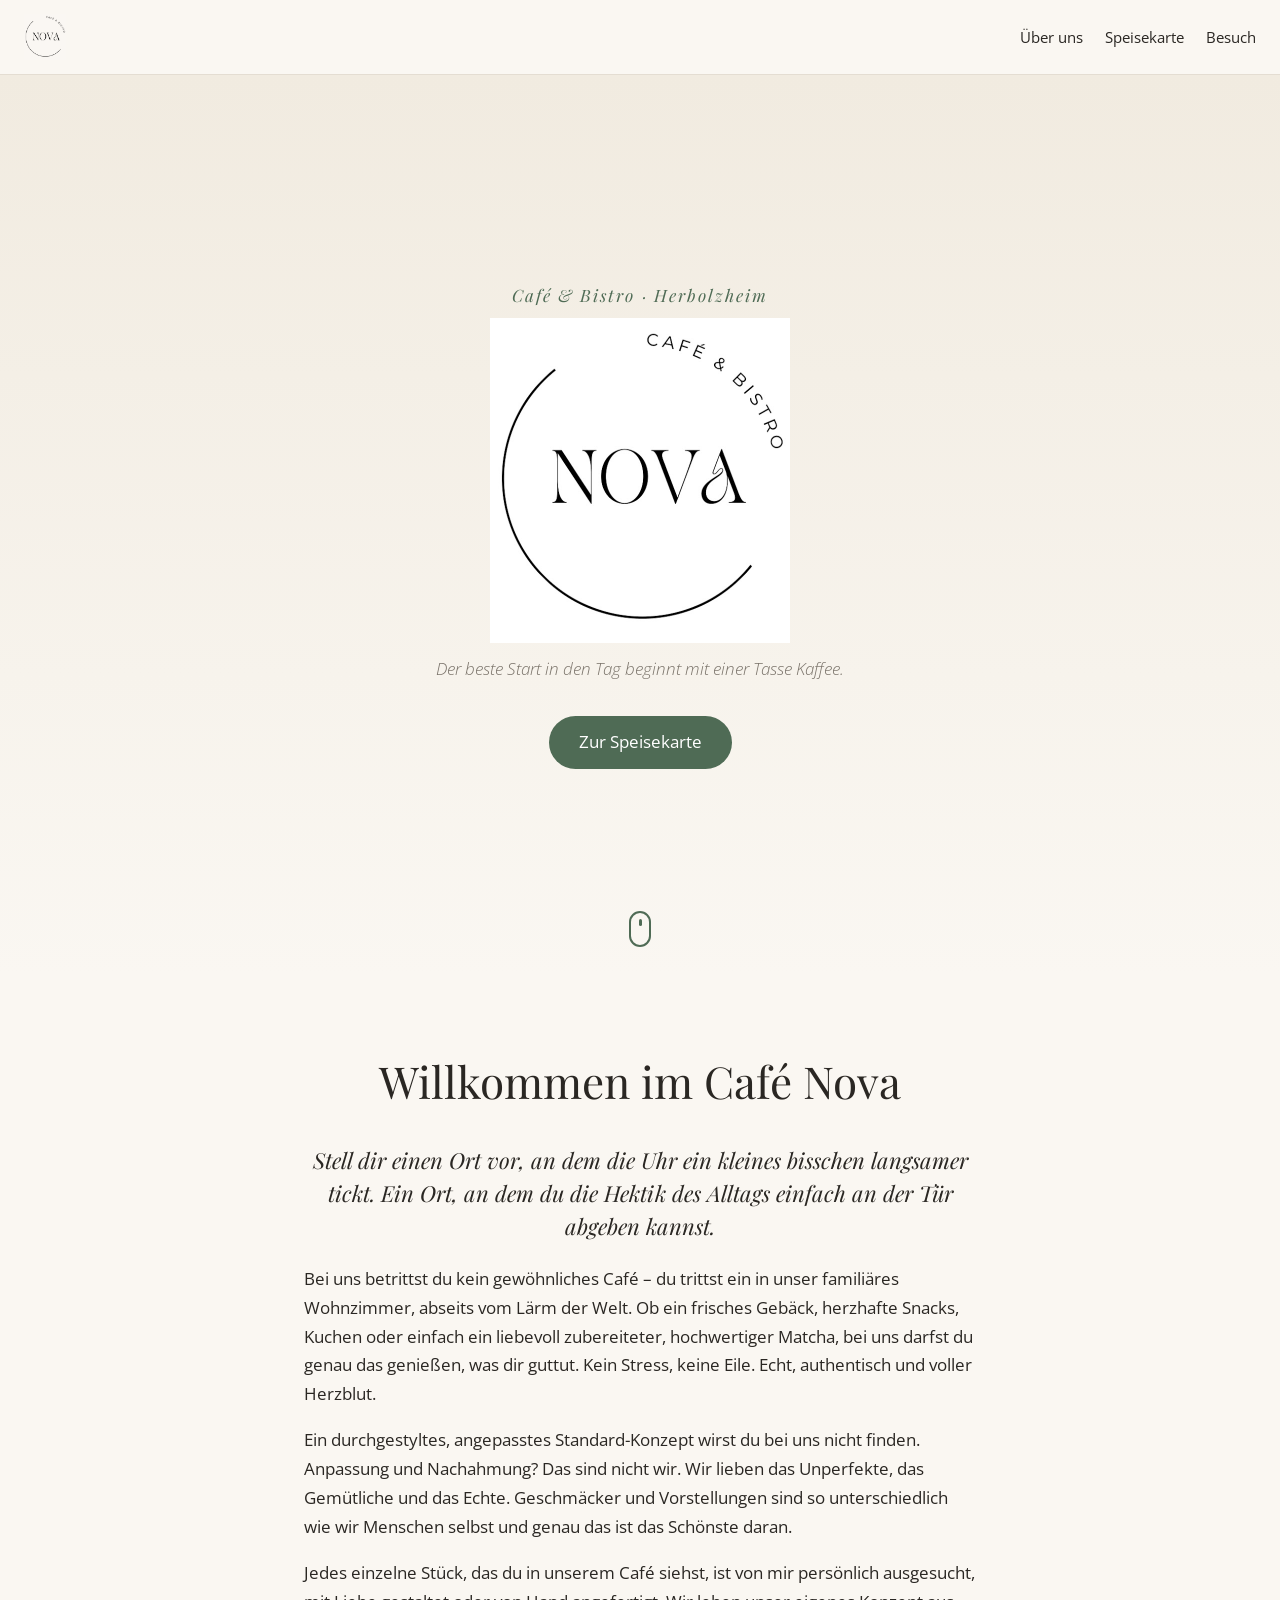
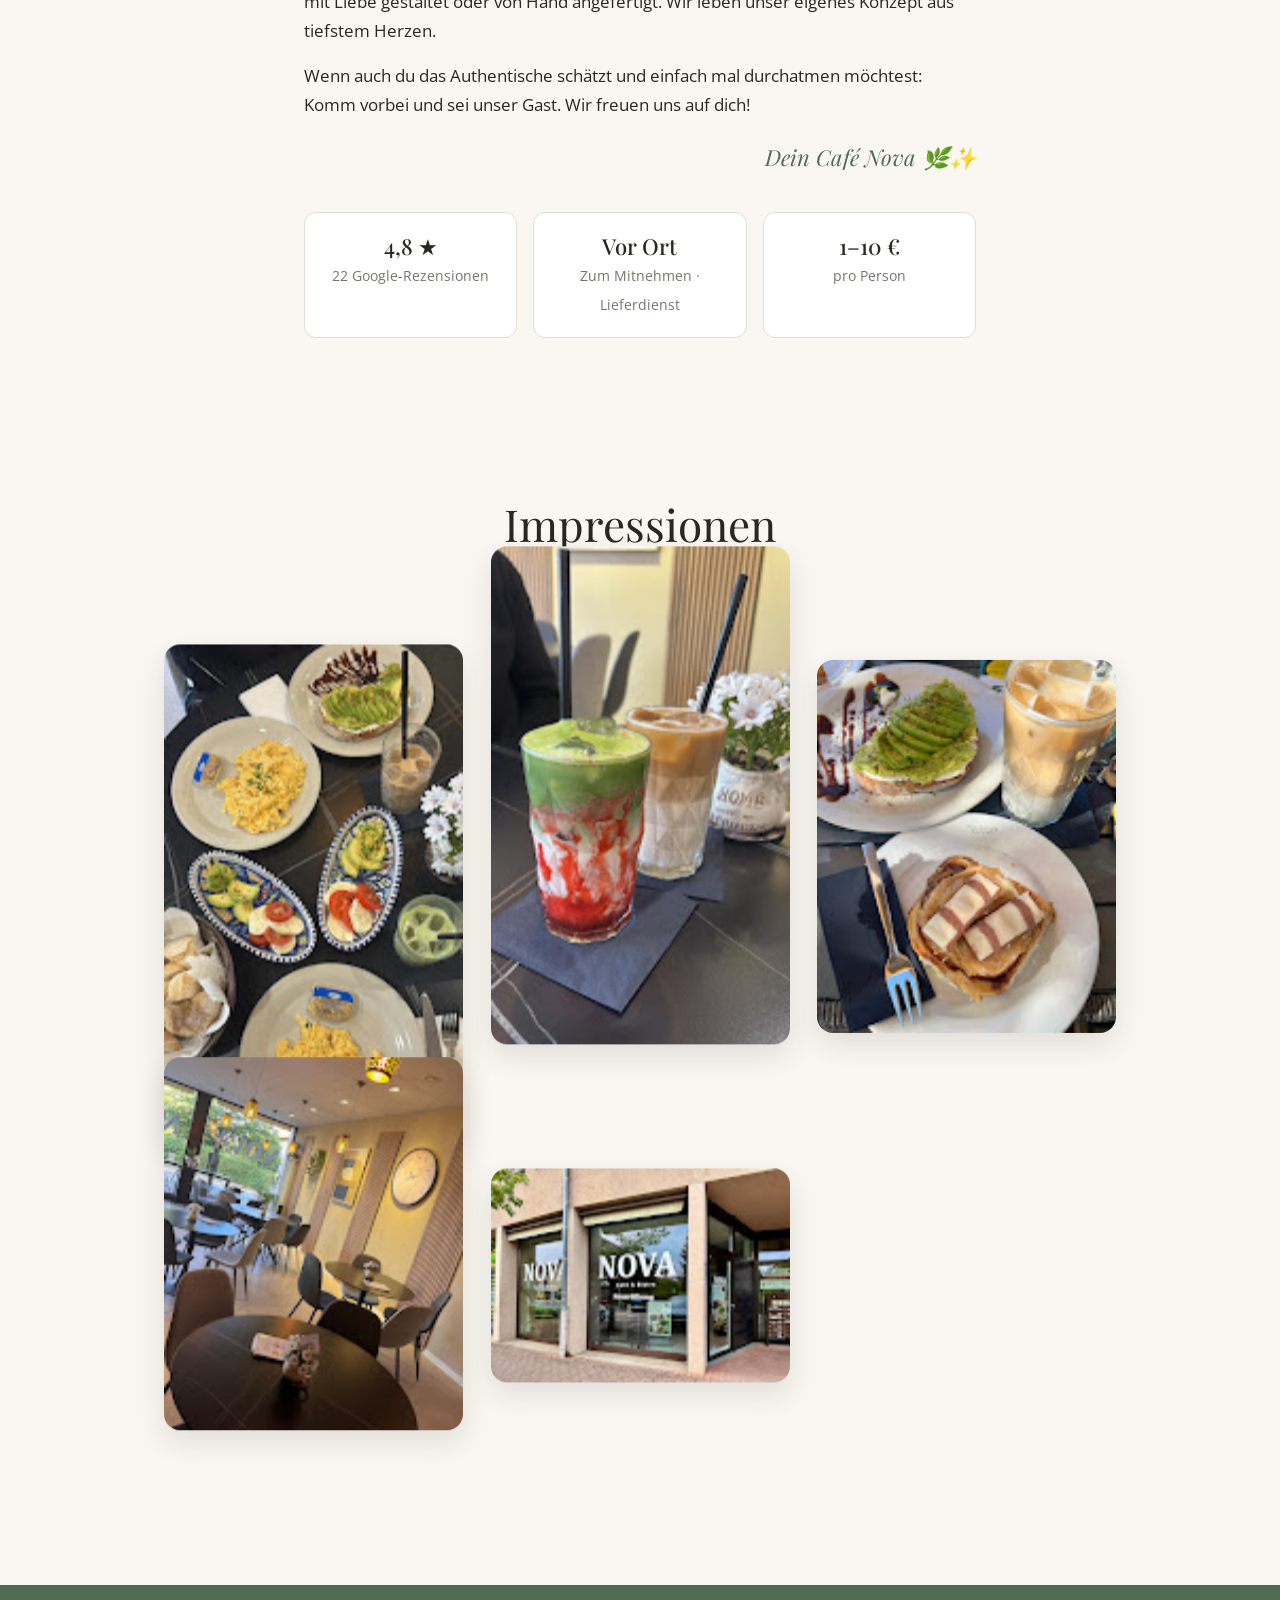
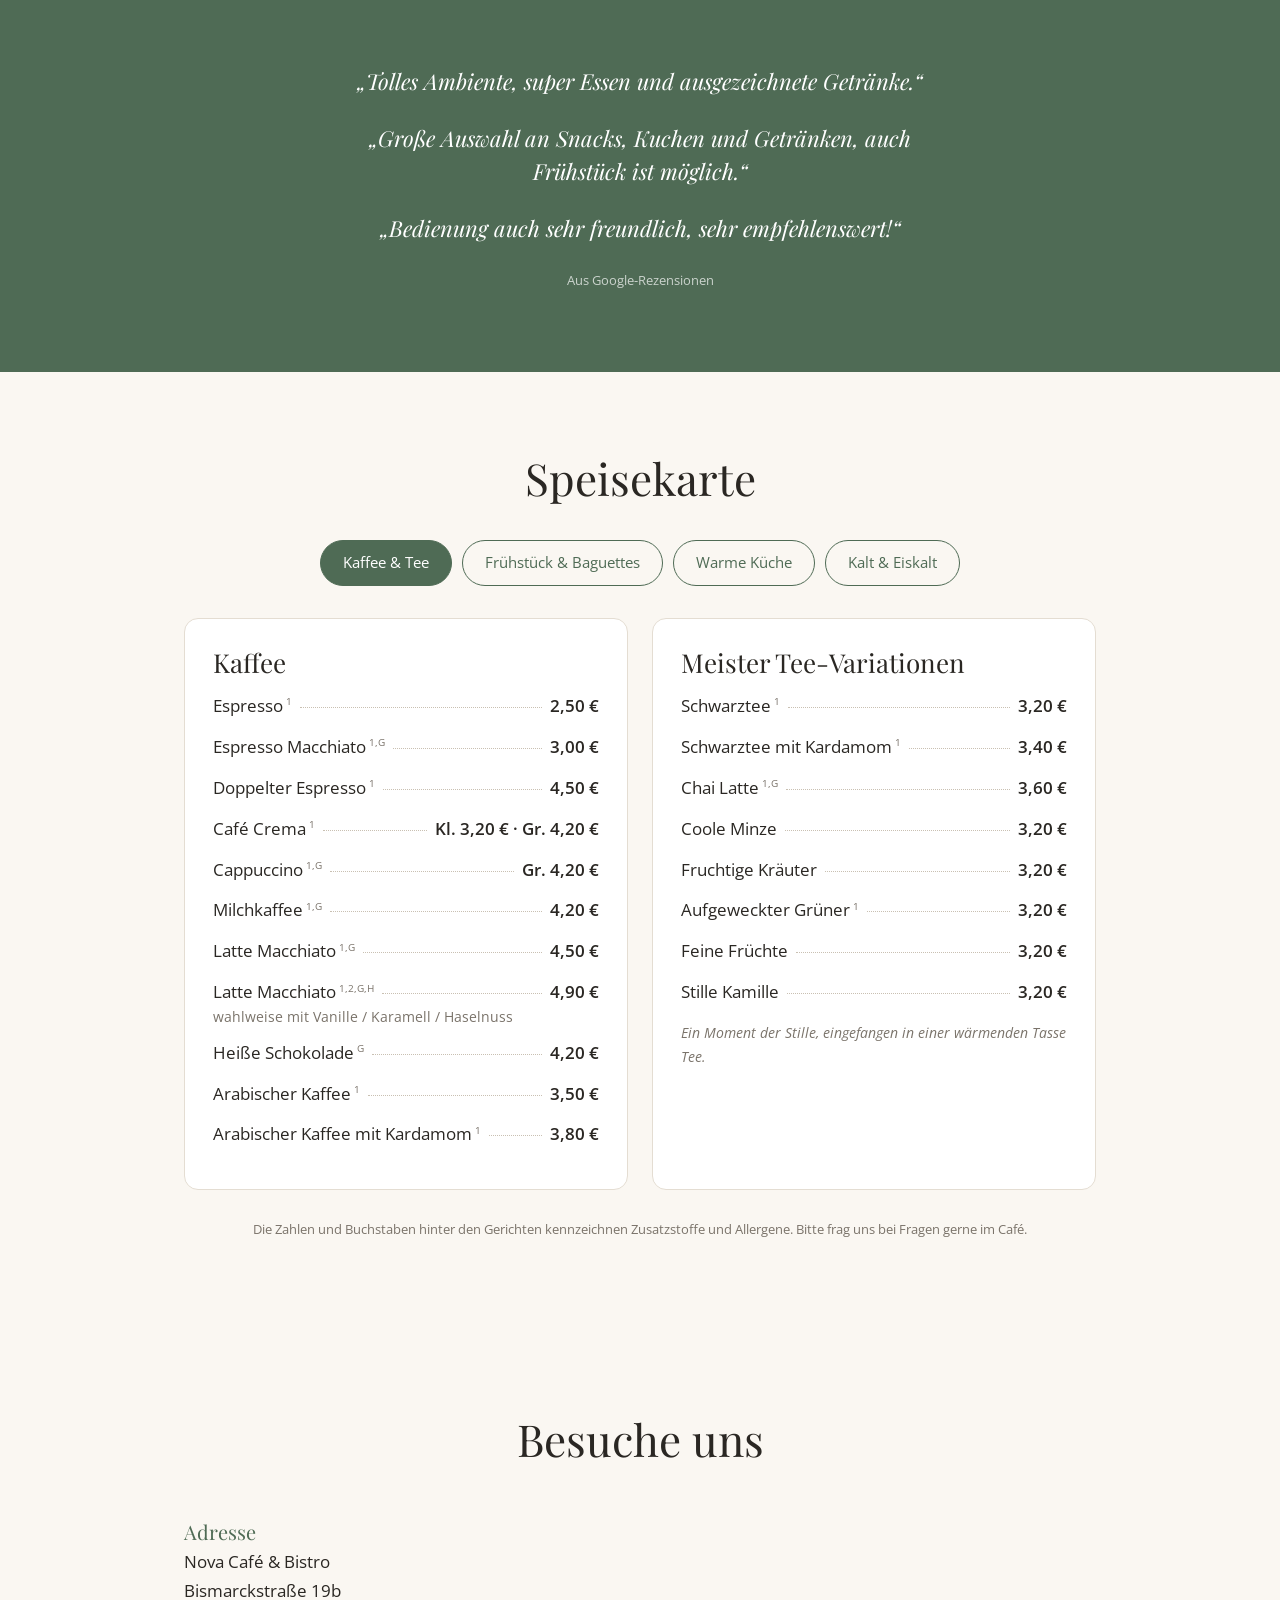
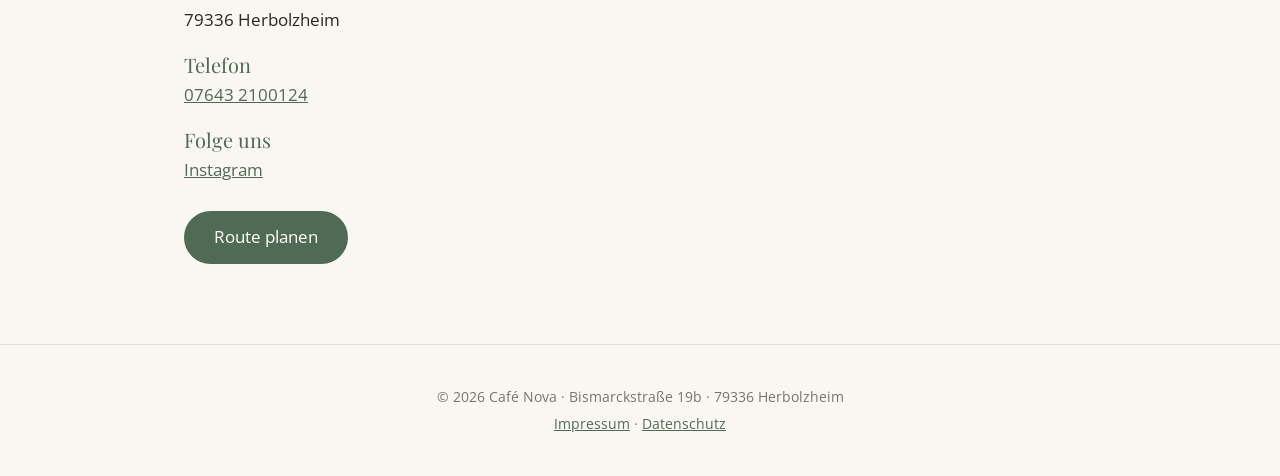
==== commit e69a394d: "Add scroll animations, photo gallery and reveal effects Co-Authored-By: Claude Sonnet 5.5 <noreply@a" ====
--- a/index.html
+++ b/index.html
@@ -15,50 +15,65 @@
 </script>
 </head>
 <body>
+<div class="progress" aria-hidden="true"></div>
 <header class="site-header">
   <a class="logo" href="#top"><img src="logo.png" alt="Nova Café &amp; Bistro"></a>
   <nav><a href="#about">Über uns</a><a href="#menu">Speisekarte</a><a href="#visit">Besuch</a></nav>
 </header>
 
 <section class="hero" id="top">
+  <div class="hero-inner" data-hero>
   <p class="eyebrow">Café &amp; Bistro · Herbolzheim</p>
   <h1><img src="logo.png" alt="NOVA – Café &amp; Bistro"></h1>
   <p class="tagline">Der beste Start in den Tag beginnt mit einer Tasse Kaffee.</p>
   <a class="btn" href="#menu">Zur Speisekarte</a>
+  </div>
+  <a class="scroll-hint" href="#about" aria-label="Weiter scrollen"><span></span></a>
 </section>
 
 <section class="about" id="about">
-  <h2>Willkommen im Café Nova</h2>
-  <p class="lead">Stell dir einen Ort vor, an dem die Uhr ein kleines bisschen langsamer tickt. Ein Ort, an dem du die Hektik des Alltags einfach an der Tür abgeben kannst.</p>
+  <h2 class="reveal">Willkommen im Café Nova</h2>
+  <p class="reveal lead">Stell dir einen Ort vor, an dem die Uhr ein kleines bisschen langsamer tickt. Ein Ort, an dem du die Hektik des Alltags einfach an der Tür abgeben kannst.</p>
   <p>Bei uns betrittst du kein gewöhnliches Café – du trittst ein in unser familiäres Wohnzimmer, abseits vom Lärm der Welt. Ob ein frisches Gebäck, herzhafte Snacks, Kuchen oder einfach ein liebevoll zubereiteter, hochwertiger Matcha, bei uns darfst du genau das genießen, was dir guttut. Kein Stress, keine Eile. Echt, authentisch und voller Herzblut.</p>
   <p>Ein durchgestyltes, angepasstes Standard-Konzept wirst du bei uns nicht finden. Anpassung und Nachahmung? Das sind nicht wir. Wir lieben das Unperfekte, das Gemütliche und das Echte. Geschmäcker und Vorstellungen sind so unterschiedlich wie wir Menschen selbst und genau das ist das Schönste daran.</p>
   <p>Jedes einzelne Stück, das du in unserem Café siehst, ist von mir persönlich ausgesucht, mit Liebe gestaltet oder von Hand angefertigt. Wir leben unser eigenes Konzept aus tiefstem Herzen.</p>
   <p>Wenn auch du das Authentische schätzt und einfach mal durchatmen möchtest: Komm vorbei und sei unser Gast. Wir freuen uns auf dich!</p>
-  <p class="sign">Dein Café Nova 🌿✨</p>
-  <ul class="facts">
+  <p class="reveal sign">Dein Café Nova 🌿✨</p>
+  <ul class="reveal facts">
     <li><strong>4,8 ★</strong><span>22 Google-Rezensionen</span></li>
     <li><strong>Vor Ort</strong><span>Zum Mitnehmen · Lieferdienst</span></li>
     <li><strong>1–10 €</strong><span>pro Person</span></li>
   </ul>
 </section>
 
+<section class="gallery" id="impressionen">
+  <h2 class="reveal">Impressionen</h2>
+  <div class="collage">
+    <figure class="reveal" data-speed="0.03"><img src="img/fruehstueck.png" alt="Frühstück mit Rührei, Avocado und Eistee" loading="lazy"></figure>
+    <figure class="reveal" data-speed="-0.02"><img src="img/matcha.png" alt="Erdbeer-Matcha und Iced Latte" loading="lazy"></figure>
+    <figure class="reveal" data-speed="0.04"><img src="img/avocado.png" alt="Avocado Stulle und Eiskaffee" loading="lazy"></figure>
+    <figure class="reveal" data-speed="-0.03"><img src="img/innenraum.png" alt="Gemütlicher Innenraum im Café Nova" loading="lazy"></figure>
+    <figure class="reveal wide" data-speed="0.015"><img src="img/aussen.png" alt="Café Nova von außen" loading="lazy"></figure>
+  </div>
+</section>
+
 <section class="quotes">
-  <blockquote>„Tolles Ambiente, super Essen und ausgezeichnete Getränke.“</blockquote>
-  <blockquote>„Große Auswahl an Snacks, Kuchen und Getränken, auch Frühstück ist möglich.“</blockquote>
-  <blockquote>„Bedienung auch sehr freundlich, sehr empfehlenswert!“</blockquote>
+  <blockquote class="reveal">„Tolles Ambiente, super Essen und ausgezeichnete Getränke.“</blockquote>
+  <blockquote class="reveal">„Große Auswahl an Snacks, Kuchen und Getränken, auch Frühstück ist möglich.“</blockquote>
+  <blockquote class="reveal">„Bedienung auch sehr freundlich, sehr empfehlenswert!“</blockquote>
   <p class="src">Aus Google-Rezensionen</p>
 </section>
 
 <section class="menu" id="menu">
-  <h2>Speisekarte</h2>
-  <div class="tabs" role="tablist"><button class="tab active" data-tab="kaffee">Kaffee &amp; Tee</button><button class="tab" data-tab="fruehstueck">Frühstück &amp; Baguettes</button><button class="tab" data-tab="kueche">Warme Küche</button><button class="tab" data-tab="kalt">Kalt &amp; Eiskalt</button></div>
+  <h2 class="reveal">Speisekarte</h2>
+  <div class="reveal tabs" role="tablist"><button class="tab active" data-tab="kaffee">Kaffee &amp; Tee</button><button class="tab" data-tab="fruehstueck">Frühstück &amp; Baguettes</button><button class="tab" data-tab="kueche">Warme Küche</button><button class="tab" data-tab="kalt">Kalt &amp; Eiskalt</button></div>
   <div class="panel active" id="kaffee"><div class="card"><h3>Kaffee</h3><ul><li><div class="row"><span class="name">Espresso<sup>1</sup></span><span class="dots"></span><span class="price">2,50 €</span></div></li><li><div class="row"><span class="name">Espresso Macchiato<sup>1,G</sup></span><span class="dots"></span><span class="price">3,00 €</span></div></li><li><div class="row"><span class="name">Doppelter Espresso<sup>1</sup></span><span class="dots"></span><span class="price">4,50 €</span></div></li><li><div class="row"><span class="name">Café Crema<sup>1</sup></span><span class="dots"></span><span class="price">Kl. 3,20 € · Gr. 4,20 €</span></div></li><li><div class="row"><span class="name">Cappuccino<sup>1,G</sup></span><span class="dots"></span><span class="price">Gr. 4,20 €</span></div></li><li><div class="row"><span class="name">Milchkaffee<sup>1,G</sup></span><span class="dots"></span><span class="price">4,20 €</span></div></li><li><div class="row"><span class="name">Latte Macchiato<sup>1,G</sup></span><span class="dots"></span><span class="price">4,50 €</span></div></li><li><div class="row"><span class="name">Latte Macchiato<sup>1,2,G,H</sup></span><span class="dots"></span><span class="price">4,90 €</span></div><span class="desc">wahlweise mit Vanille / Karamell / Haselnuss</span></li><li><div class="row"><span class="name">Heiße Schokolade<sup>G</sup></span><span class="dots"></span><span class="price">4,20 €</span></div></li><li><div class="row"><span class="name">Arabischer Kaffee<sup>1</sup></span><span class="dots"></span><span class="price">3,50 €</span></div></li><li><div class="row"><span class="name">Arabischer Kaffee mit Kardamom<sup>1</sup></span><span class="dots"></span><span class="price">3,80 €</span></div></li></ul></div><div class="card"><h3>Meister Tee-Variationen</h3><ul><li><div class="row"><span class="name">Schwarztee<sup>1</sup></span><span class="dots"></span><span class="price">3,20 €</span></div></li><li><div class="row"><span class="name">Schwarztee mit Kardamom<sup>1</sup></span><span class="dots"></span><span class="price">3,40 €</span></div></li><li><div class="row"><span class="name">Chai Latte<sup>1,G</sup></span><span class="dots"></span><span class="price">3,60 €</span></div></li><li><div class="row"><span class="name">Coole Minze</span><span class="dots"></span><span class="price">3,20 €</span></div></li><li><div class="row"><span class="name">Fruchtige Kräuter</span><span class="dots"></span><span class="price">3,20 €</span></div></li><li><div class="row"><span class="name">Aufgeweckter Grüner<sup>1</sup></span><span class="dots"></span><span class="price">3,20 €</span></div></li><li><div class="row"><span class="name">Feine Früchte</span><span class="dots"></span><span class="price">3,20 €</span></div></li><li><div class="row"><span class="name">Stille Kamille</span><span class="dots"></span><span class="price">3,20 €</span></div></li></ul><p class="note">Ein Moment der Stille, eingefangen in einer wärmenden Tasse Tee.</p></div></div><div class="panel" id="fruehstueck"><div class="card"><h3>Frühstück I</h3><ul><li><div class="row"><span class="name">Orientalisches Landfrühstück I<sup>9,A1,C,G</sup></span><span class="dots"></span><span class="price">12,90 €</span></div><span class="desc">3 Rühreier mit Tomaten, Baguette, Beilagen (Oliven, Weichkäse)</span></li><li><div class="row"><span class="name">Orientalisches Landfrühstück II<sup>4,9,A1,C,G</sup></span><span class="dots"></span><span class="price">14,90 €</span></div><span class="desc">3 Rühreier mit Tomaten, Sucuk, Baguette, Beilagen (Oliven, Weichkäse)</span></li><li><div class="row"><span class="name">Healthy Rührei Menü<sup>1,A1,C,G</sup></span><span class="dots"></span><span class="price">14,50 €</span></div><span class="desc">mit Rührei und als Beilage, Tomaten, Mozzarella, Avocado, Butter und Brot</span></li><li><div class="row"><span class="name">Rührei mit Schinken<sup>4,A1,C,G</sup></span><span class="dots"></span><span class="price">12,90 €</span></div><span class="desc">und als Beilage, Tomaten, Butter und Brot</span></li></ul><p class="note">Für einen genussvollen Start in den Tag.</p></div><div class="card"><h3>Frühstück II</h3><ul><li><div class="row"><span class="name">Classic NOVA<sup>4,A1,G</sup></span><span class="dots"></span><span class="price">11,90 €</span></div><span class="desc">Wurst- und Käseteller, 2 Brötchen, Butter, Frischkäse, Marmelade, Honig</span></li><li><div class="row"><span class="name">Avocado Stulle<sup>A1,G</sup></span><span class="dots"></span><span class="price">11,90 €</span></div><span class="desc">Weizen Stulle, viel Avocado, Frischkäse Base, getoppt mit Balsamico und Kräutern</span></li><li><div class="row"><span class="name">Caprese Stulle<sup>A1,G</sup></span><span class="dots"></span><span class="price">12,90 €</span></div><span class="desc">Weizen Stulle, Tomate, Mozzarella, Frischkäse Base, getoppt mit Basilikum, Balsamico, Granatapfelsirup und Kräutern</span></li><li><div class="row"><span class="name">Green Bagel<sup>A1,K,G</sup></span><span class="dots"></span><span class="price">11,90 €</span></div><span class="desc">Avocado, Fetakäse, Frischkäse Base, getoppt mit Sesam und Kräutern</span></li><li><div class="row"><span class="name">Sucuk Bagel<sup>4,A1,G</sup></span><span class="dots"></span><span class="price">11,90 €</span></div><span class="desc">Sucuk, Käse und eine Frischkäse Base</span></li></ul><p class="note">Klassisch, modern oder vegetarisch – für jeden Geschmack.</p></div><div class="card"><h3>Herzhafte Baguettes</h3><ul><li><div class="row"><span class="name">Schinken-Käse-Baguette<sup>2,4,9,A1,G,M</sup></span><span class="dots"></span><span class="price">9,20 €</span></div><span class="desc">mit Hinterschinken, Gouda und Spezialsoße</span></li><li><div class="row"><span class="name">Salami-Baguette<sup>2,4,9,A1,G,M</sup></span><span class="dots"></span><span class="price">9,20 €</span></div><span class="desc">mit Salami, Gouda und Spezialsoße</span></li><li><div class="row"><span class="name">Sesam-Putenbrust-Baguette<sup>2,9,A1,G,M,K</sup></span><span class="dots"></span><span class="price">9,50 €</span></div><span class="desc">mit Putenbrust, Gouda und Curry-Soße</span></li></ul><p class="note">Wahlweise zwischen Cocktail- <sup>2,M,C</sup> oder Knoblauchdip <sup>G,M</sup>. Dazu leckere saure Gurken<sup>9</sup> als Beilage.</p></div></div><div class="panel" id="kueche"><div class="card"><h3>Flammkuchen</h3><ul><li><div class="row"><span class="name">Flammkuchen Elsässer Art<sup>4,9,A1,G</sup></span><span class="dots"></span><span class="price">10,90 €</span></div><span class="desc">mit Speck und Zwiebeln</span></li><li><div class="row"><span class="name">Flammkuchen Griechischer Art<sup>3,9,A1,G</sup></span><span class="dots"></span><span class="price">10,90 €</span></div><span class="desc">mit Weißkäse und Peperoni</span></li><li><div class="row"><span class="name">Flammkuchen mit Wildlachs<sup>1,A,D,G</sup></span><span class="dots"></span><span class="price">12,90 €</span></div><span class="desc">mit Wildlachs, Zwiebeln und Lauch</span></li><li><div class="row"><span class="name">Flammkuchen mit Bergkäse und Speck<sup>4,A1,G</sup></span><span class="dots"></span><span class="price">13,90 €</span></div><span class="desc">mit Creme, Bergkäse, Speck und Zwiebeln</span></li></ul></div><div class="card"><h3>Pasta</h3><ul><li><div class="row"><span class="name">Penne Napoli<sup>A1</sup></span><span class="dots"></span><span class="price">10,50 €</span></div></li><li><div class="row"><span class="name">Penne all' Arrabbiata<sup>A1</sup></span><span class="dots"></span><span class="price">11,50 €</span></div></li><li><div class="row"><span class="name">Penne Bolognese<sup>A1</sup></span><span class="dots"></span><span class="price">12,50 €</span></div></li></ul><p class="note">Mediterran</p></div><div class="card"><h3>Antipasti &amp; Salate</h3><ul><li><div class="row"><span class="name">Kleiner Antipasti-Teller mit Brot</span><span class="dots"></span><span class="price">10,90 €</span></div></li><li><div class="row"><span class="name">Großer Antipasti-Teller mit Brot</span><span class="dots"></span><span class="price">15,90 €</span></div></li><li><div class="row"><span class="name">Kichererbsensalat<sup>A1,M</sup></span><span class="dots"></span><span class="price">9,90 €</span></div><span class="desc">Kichererbsen, rote Zwiebel, Petersilie, mit Baguette und Dressing nach Art des Hauses</span></li><li><div class="row"><span class="name">Wurstsalat mit Bauernbrot<sup>4,9,A1,M</sup></span><span class="dots"></span><span class="price">10,90 €</span></div><span class="desc">nach badischer Art, Lyoner, Gurkenstücke mit Zwiebeln garniert</span></li></ul></div></div><div class="panel" id="kalt"><div class="card"><h3>Eiskalte Abkühlung</h3><ul><li><div class="row"><span class="name">Eisschokolade<sup>2,G</sup></span><span class="dots"></span><span class="price">6,90 €</span></div><span class="desc">Schokoladengetränk mit Vanilleis und Sahne</span></li><li><div class="row"><span class="name">Eiskaffee<sup>1,2,G</sup></span><span class="dots"></span><span class="price">6,90 €</span></div><span class="desc">kalter Kaffee mit Vanilleeis und Sahne</span></li><li><div class="row"><span class="name">Eisbecher<sup>1,2,G</sup></span><span class="dots"></span><span class="price">6,90 €</span></div><span class="desc">Vanille, Erdbeere, Schokolade und Sahne</span></li></ul></div><div class="card"><h3>Kalt &amp; Eiskalt</h3><ul><li><div class="row"><span class="name">Coca-Cola 0,33 l<sup>1,2,6</sup></span><span class="dots"></span><span class="price">3,50 €</span></div></li><li><div class="row"><span class="name">Coca-Cola Zero 0,33 l</span><span class="dots"></span><span class="price">3,50 €</span></div></li><li><div class="row"><span class="name">Fanta 0,33 l<sup>2,3</sup></span><span class="dots"></span><span class="price">3,50 €</span></div></li><li><div class="row"><span class="name">Vio still / medium 0,25 l</span><span class="dots"></span><span class="price">3,20 €</span></div></li><li><div class="row"><span class="name">Vio still / medium 0,75 l</span><span class="dots"></span><span class="price">6,20 €</span></div></li><li><div class="row"><span class="name">Red Bull 0,25 l<sup>1,2,8</sup></span><span class="dots"></span><span class="price">3,50 €</span></div></li><li><div class="row"><span class="name">Fuze Tea Pfirsich 0,25 l<sup>3</sup></span><span class="dots"></span><span class="price">3,80 €</span></div></li><li><div class="row"><span class="name">Vio Bio Limo 0,25 l</span><span class="dots"></span><span class="price">3,80 €</span></div><span class="desc">Orange / Zitrone &amp; Limette</span></li><li><div class="row"><span class="name">Vio Schorle 0,25 l</span><span class="dots"></span><span class="price">3,80 €</span></div><span class="desc">Apfel / Rhabarber / Johannisbeere</span></li><li><div class="row"><span class="name">O-Saft 0,2 l</span><span class="dots"></span><span class="price">3,00 €</span></div></li></ul></div><div class="card"><h3>Bier (0,3 l)</h3><ul><li><div class="row"><span class="name">Rothaus Pils<sup>A1</sup></span><span class="dots"></span><span class="price">4,00 €</span></div></li><li><div class="row"><span class="name">Rothaus Radler<sup>A1,3</sup></span><span class="dots"></span><span class="price">4,00 €</span></div></li><li><div class="row"><span class="name">Rothaus Hefeweizen<sup>A1,A2</sup></span><span class="dots"></span><span class="price">4,00 €</span></div></li><li><div class="row"><span class="name">Alkoholfreies Pils oder Radler<sup>A1,3</sup></span><span class="dots"></span><span class="price">4,00 €</span></div></li></ul></div></div>
   <p class="legend">Die Zahlen und Buchstaben hinter den Gerichten kennzeichnen Zusatzstoffe und Allergene. Bitte frag uns bei Fragen gerne im Café.</p>
 </section>
 
 <section class="visit" id="visit">
-  <h2>Besuche uns</h2>
-  <div class="visit-grid">
+  <h2 class="reveal">Besuche uns</h2>
+  <div class="reveal visit-grid">
     <div>
       <h3>Adresse</h3>
       <p>Nova Café &amp; Bistro<br>Bismarckstraße 19b<br>79336 Herbolzheim</p>
--- a/styles.css
+++ b/styles.css
@@ -46,3 +46,31 @@
 footer{text-align:center;padding:36px 24px;font-size:14px;color:var(--muted);border-top:1px solid var(--line)}
 footer p{margin:4px 0}
 @media(max-width:600px){nav a:nth-child(1){display:none}section{padding:56px 20px}}
+
+/* ---- Scroll-Effekte ---- */
+.progress{position:fixed;top:0;left:0;height:3px;width:100%;background:var(--green);transform:scaleX(0);transform-origin:left;z-index:20}
+.site-header{transition:transform .35s ease}.site-header.hide{transform:translateY(-100%)}
+.hero{min-height:100vh;display:flex;align-items:center;justify-content:center;position:relative;padding:100px 24px}
+.hero-inner{will-change:transform,opacity}
+.hero h1,.hero .eyebrow,.hero .tagline,.hero .btn{opacity:0;animation:rise .9s ease forwards}
+.hero .eyebrow{animation-delay:.1s}.hero h1{animation-delay:.3s}.hero .tagline{animation-delay:.6s}.hero .btn{animation-delay:.8s}
+@keyframes rise{from{opacity:0;transform:translateY(28px)}to{opacity:1;transform:none}}
+.scroll-hint{position:absolute;bottom:28px;left:50%;width:22px;height:36px;margin-left:-11px;border:2px solid var(--green);border-radius:12px}
+.scroll-hint span{position:absolute;left:50%;top:6px;width:3px;height:7px;margin-left:-1.5px;background:var(--green);border-radius:2px;animation:wheel 1.6s infinite}
+@keyframes wheel{0%{opacity:1;transform:translateY(0)}100%{opacity:0;transform:translateY(12px)}}
+.reveal{opacity:0;transform:translateY(40px);transition:opacity .9s ease,transform .9s cubic-bezier(.2,.7,.2,1);transition-delay:var(--d,0s)}
+.reveal.in{opacity:1;transform:none}
+.gallery{max-width:1000px;margin:0 auto}
+.collage{display:grid;grid-template-columns:repeat(2,1fr);gap:20px;align-items:start}
+@media(min-width:800px){.collage{grid-template-columns:repeat(3,1fr);gap:28px}.collage .wide{grid-column:2}}
+.collage figure{margin:0;overflow:hidden;border-radius:16px;box-shadow:0 12px 30px rgba(42,39,35,.12)}
+.collage img{display:block;width:100%;height:auto;transition:transform 1.2s ease}
+.collage figure:hover img{transform:scale(1.05)}
+.collage figure[data-speed]{will-change:transform}
+@media(prefers-reduced-motion:reduce){
+ .reveal{opacity:1;transform:none;transition:none}
+ .hero h1,.hero .eyebrow,.hero .tagline,.hero .btn{opacity:1;animation:none}
+ html{scroll-behavior:auto}}
+.collage figure.reveal{transition:opacity .9s ease}
+.logo img,.hero h1 img{mix-blend-mode:multiply}
+.collage{row-gap:48px}
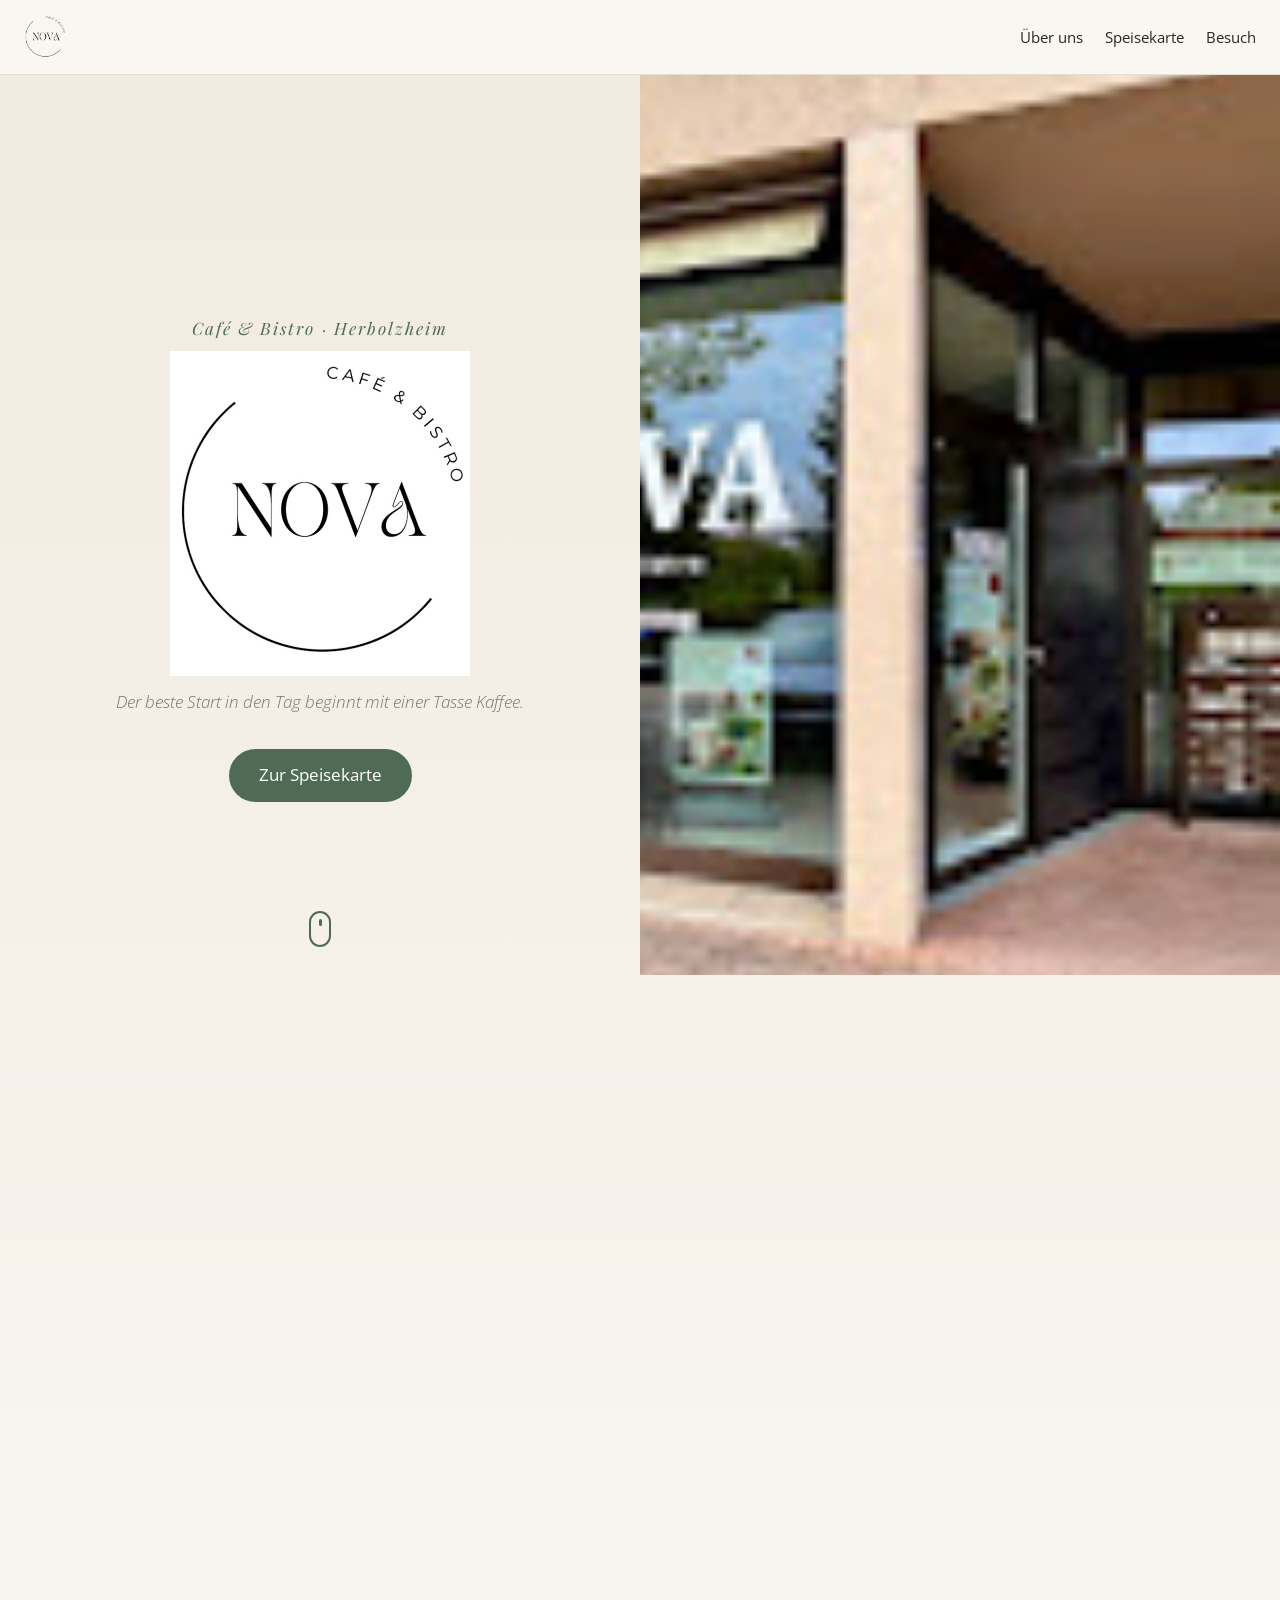
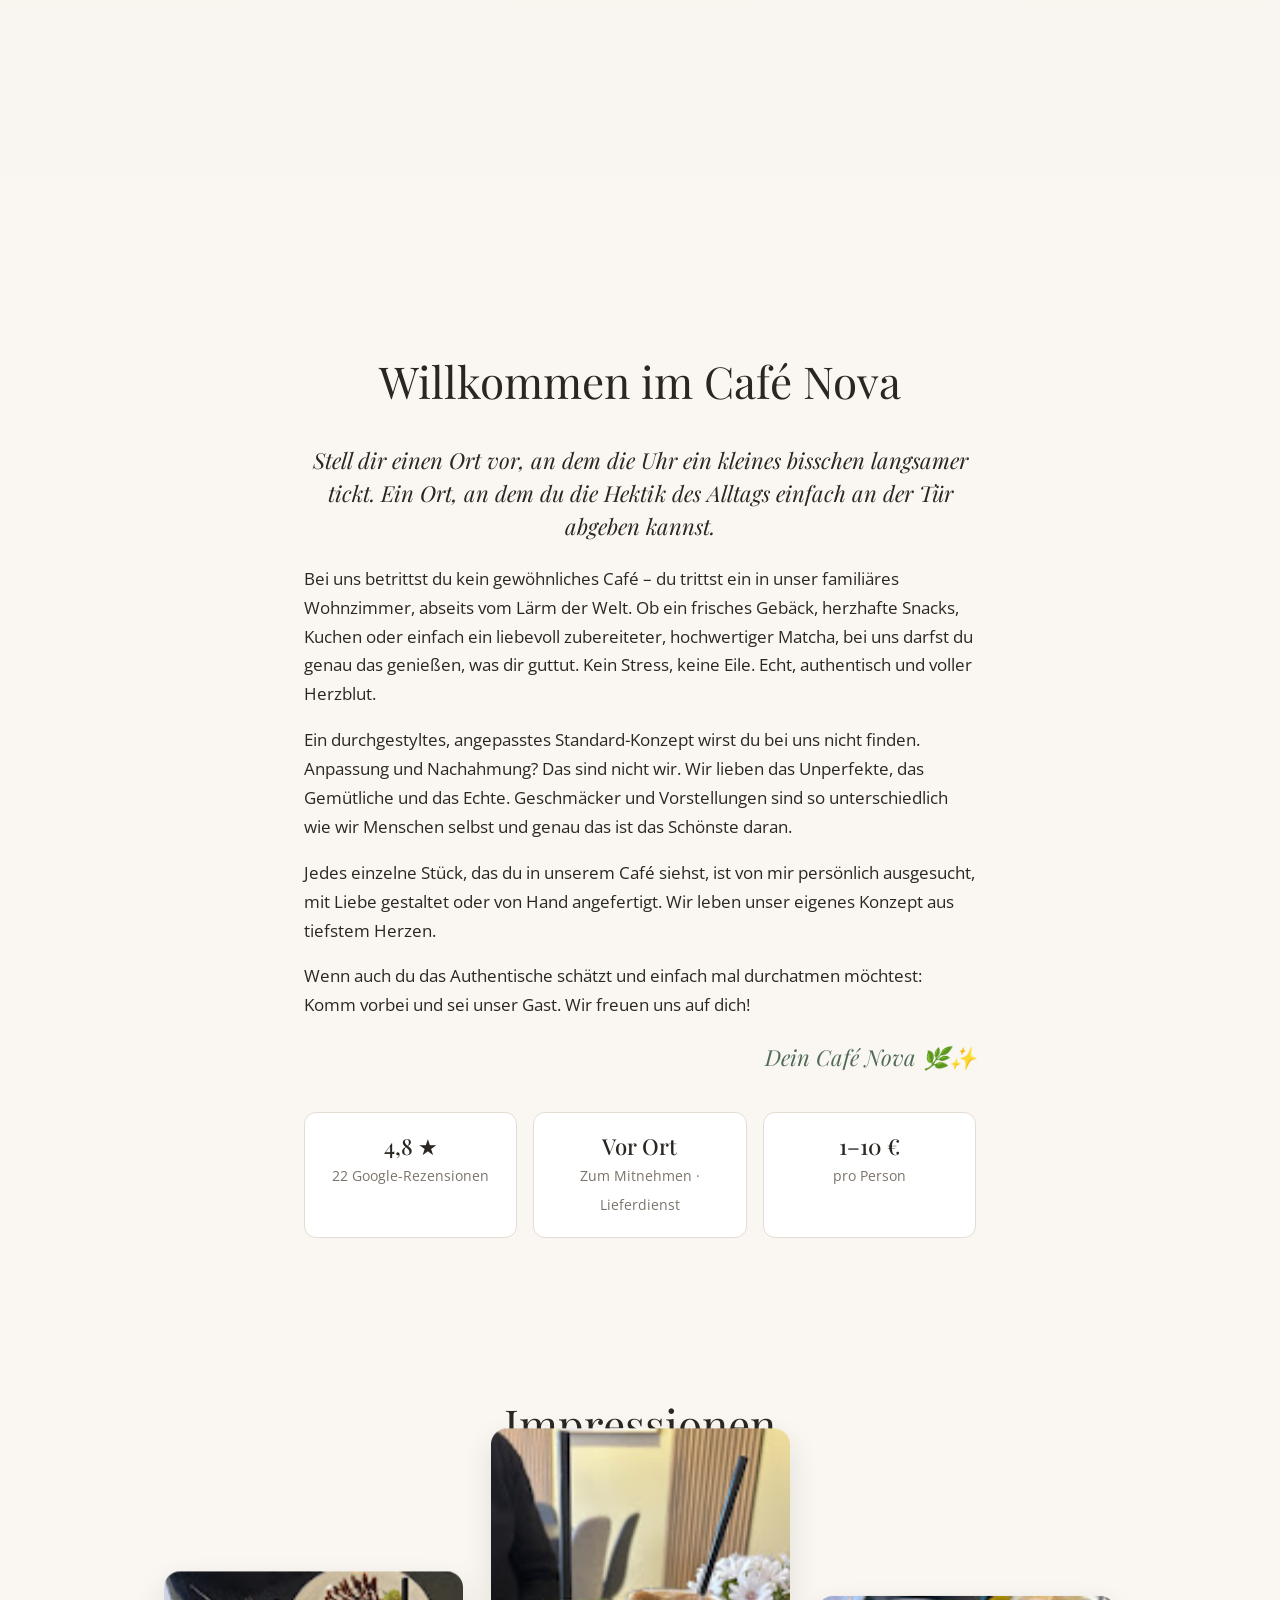
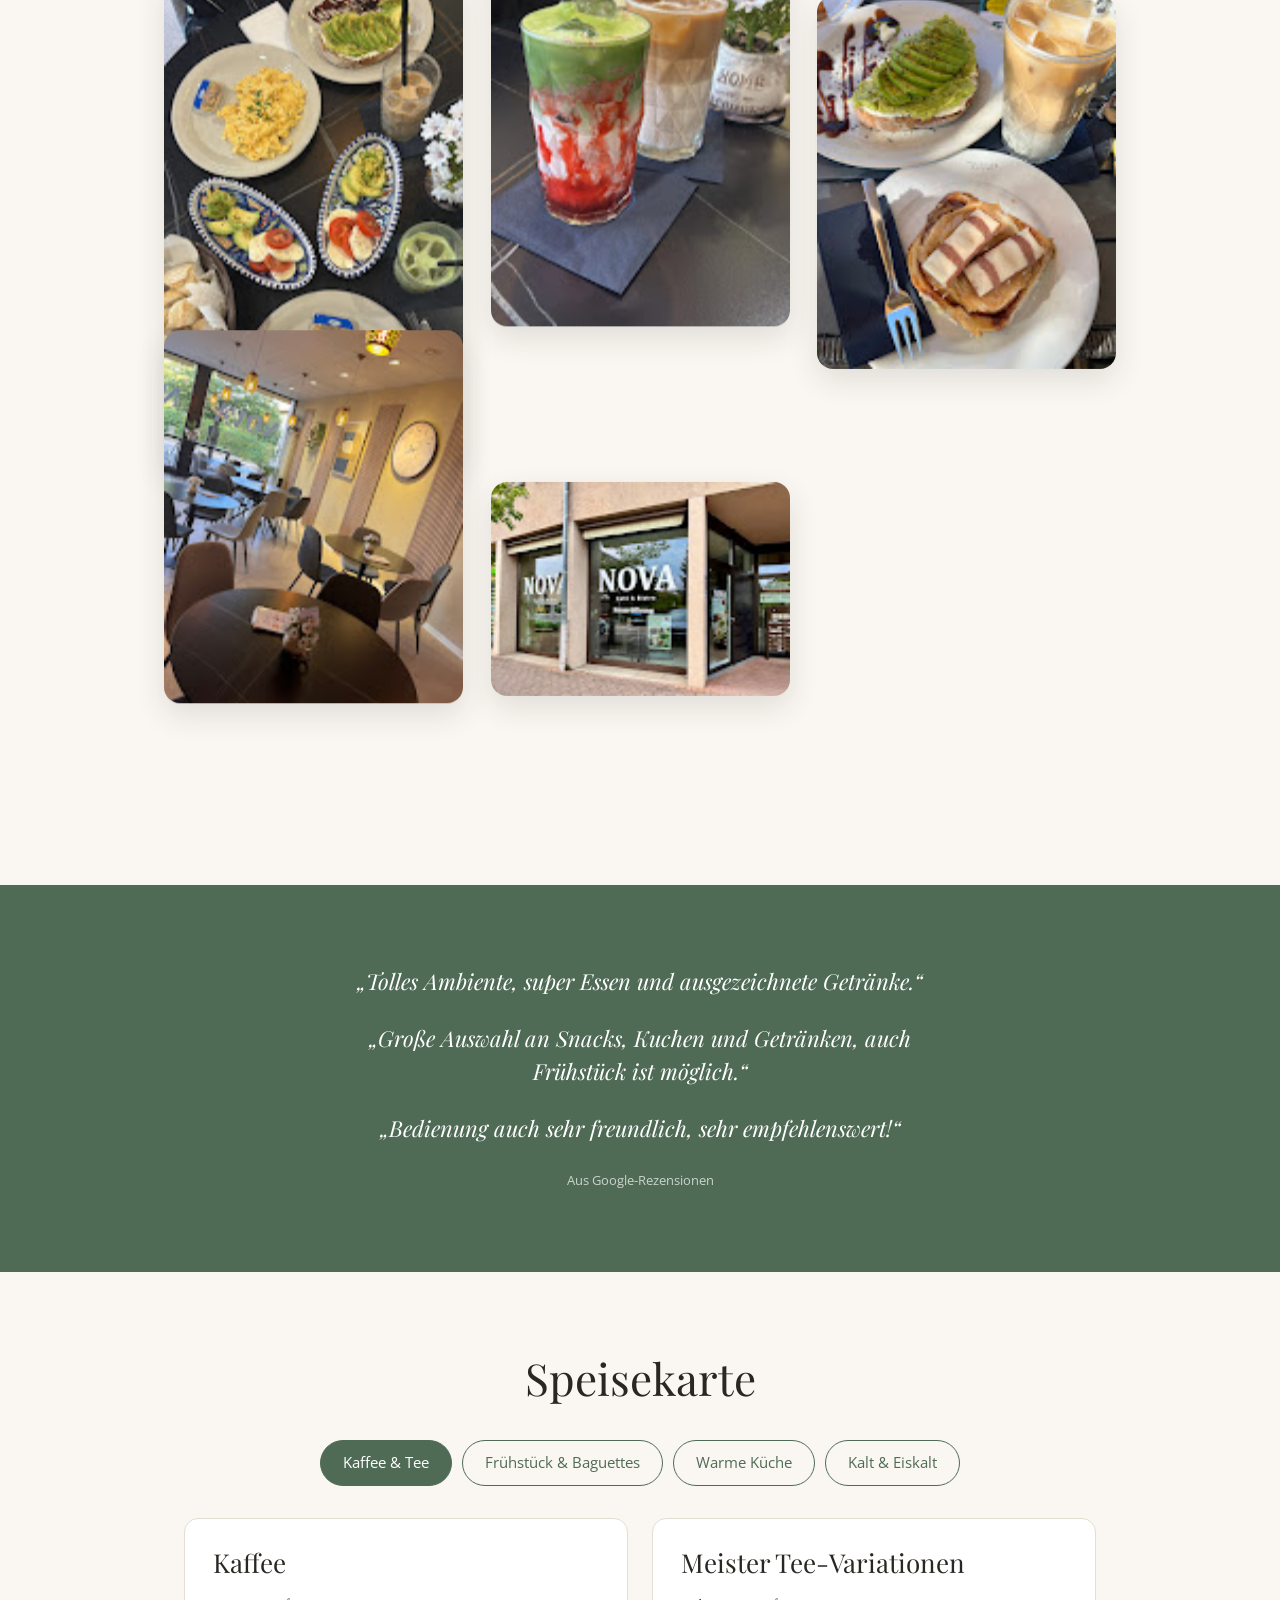
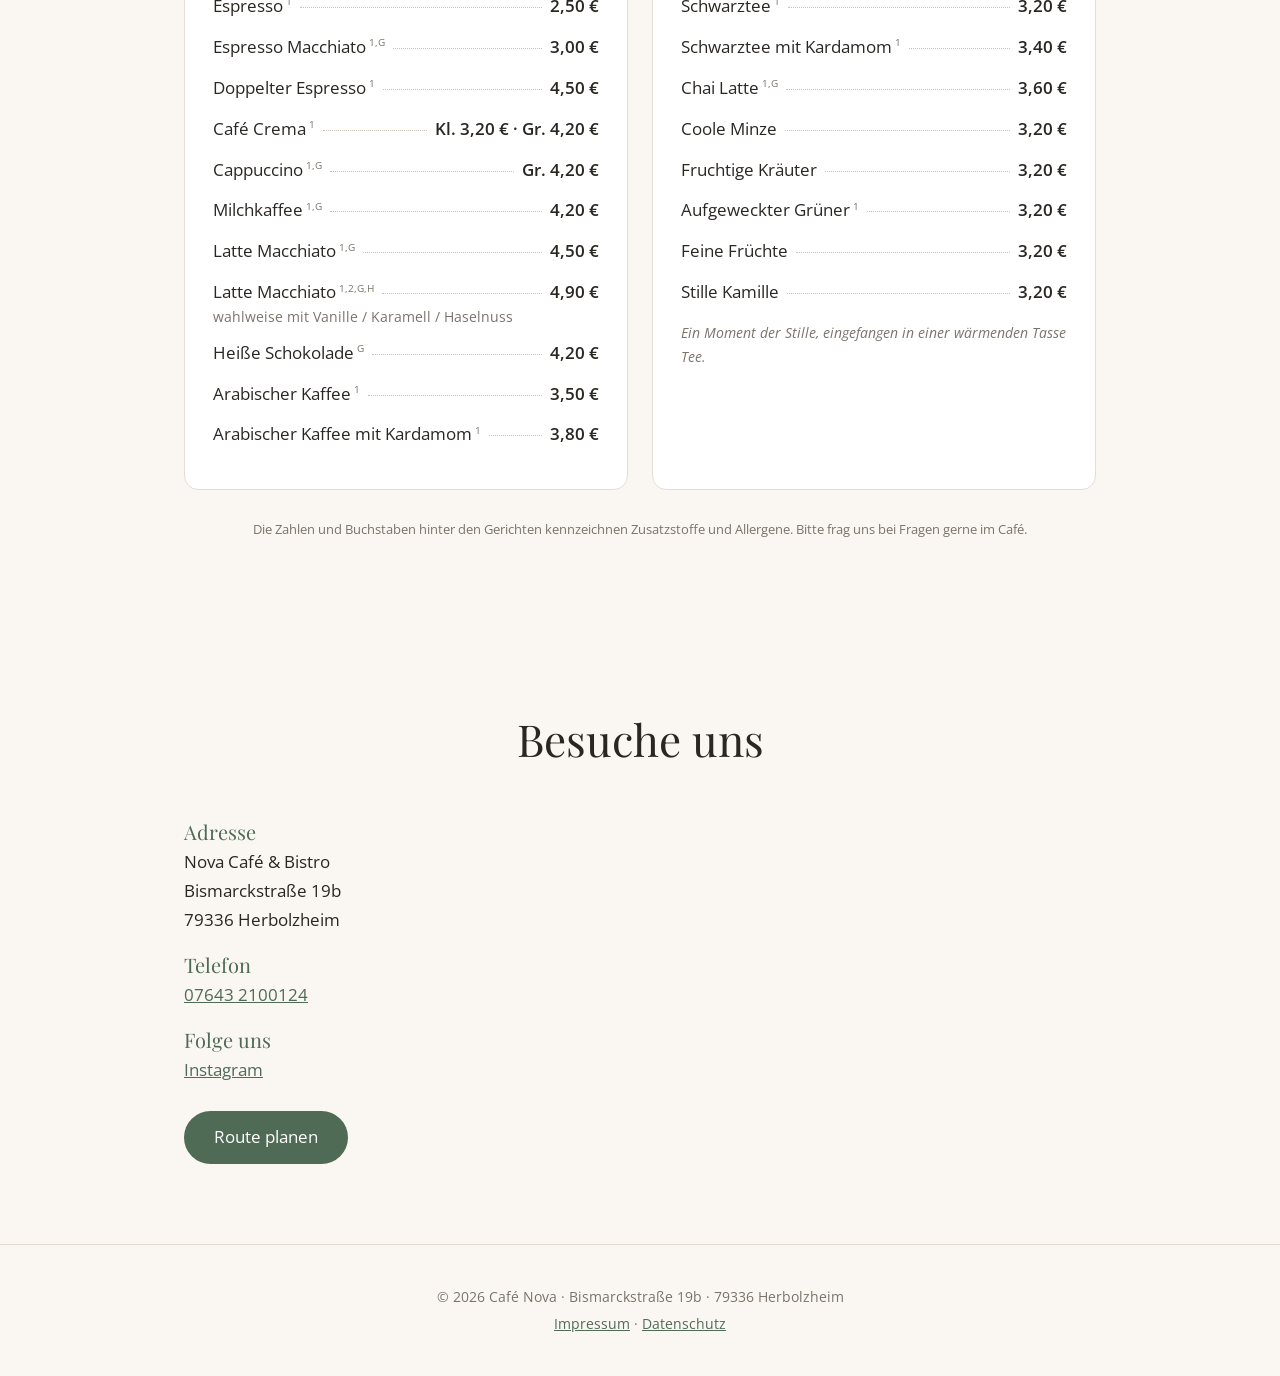
==== commit ad34f5a9: "Split hero with photo sliding over start page on scroll; cache-bust assets Co-Authored-By: Claude So" ====
--- a/index.html
+++ b/index.html
@@ -9,7 +9,7 @@
 <link rel="preconnect" href="https://fonts.gstatic.com" crossorigin>
 <link href="https://fonts.googleapis.com/css2?family=Open+Sans:ital,wght@0,300;0,400;0,600;1,300&family=Playfair+Display:ital,wght@0,400;0,500;1,400&display=swap" rel="stylesheet">
 <link rel="icon" href="logo.png">
-<link rel="stylesheet" href="styles.css">
+<link rel="stylesheet" href="styles.css?v=4">
 <script type="application/ld+json">
 {"@context":"https://schema.org","@type":"CafeOrCoffeeShop","name":"Nova Café & Bistro","telephone":"+49 7643 2100124","priceRange":"1–10 €","servesCuisine":"Café, Bistro","address":{"@type":"PostalAddress","streetAddress":"Bismarckstraße 19b","postalCode":"79336","addressLocality":"Herbolzheim","addressCountry":"DE"}}
 </script>
@@ -21,14 +21,20 @@
   <nav><a href="#about">Über uns</a><a href="#menu">Speisekarte</a><a href="#visit">Besuch</a></nav>
 </header>
 
-<section class="hero" id="top">
-  <div class="hero-inner" data-hero>
-  <p class="eyebrow">Café &amp; Bistro · Herbolzheim</p>
-  <h1><img src="logo.png" alt="NOVA – Café &amp; Bistro"></h1>
-  <p class="tagline">Der beste Start in den Tag beginnt mit einer Tasse Kaffee.</p>
-  <a class="btn" href="#menu">Zur Speisekarte</a>
+<section class="hero" id="top" data-hero>
+  <div class="hero-sticky">
+    <div class="hero-text">
+      <p class="eyebrow">Café &amp; Bistro · Herbolzheim</p>
+      <h1><img src="logo.png" alt="NOVA – Café &amp; Bistro"></h1>
+      <p class="tagline">Der beste Start in den Tag beginnt mit einer Tasse Kaffee.</p>
+      <a class="btn" href="#menu">Zur Speisekarte</a>
+      <a class="scroll-hint" href="#about" aria-label="Weiter scrollen"><span></span></a>
+    </div>
+    <div class="hero-photo">
+      <img src="img/aussen.png" alt="Café Nova von außen">
+      <p class="hero-caption">Willkommen im Café Nova</p>
+    </div>
   </div>
-  <a class="scroll-hint" href="#about" aria-label="Weiter scrollen"><span></span></a>
 </section>
 
 <section class="about" id="about">
@@ -91,6 +97,6 @@
   <p>© <span id="y">2026</span> Café Nova · Bismarckstraße 19b · 79336 Herbolzheim</p>
   <p><a href="#">Impressum</a> · <a href="#">Datenschutz</a></p>
 </footer>
-<script src="script.js"></script>
+<script src="script.js?v=4"></script>
 </body>
 </html>
--- a/styles.css
+++ b/styles.css
@@ -74,3 +74,25 @@
 .collage figure.reveal{transition:opacity .9s ease}
 .logo img,.hero h1 img{mix-blend-mode:multiply}
 .collage{row-gap:48px}
+
+/* ---- Split-Hero: Bild schiebt sich beim Scrollen nach links ---- */
+.hero{display:block;min-height:0;height:200vh;padding:0;text-align:center}
+.hero-sticky{position:sticky;top:0;height:100vh;overflow:hidden}
+.hero-text{position:absolute;inset:0 50% 0 0;display:flex;flex-direction:column;align-items:center;justify-content:center;padding:90px 24px 24px;will-change:transform,opacity}
+.hero-text .scroll-hint{bottom:28px;left:50%}
+.hero-photo{position:absolute;inset:0;clip-path:inset(0 0 0 calc((1 - var(--p,0)) * 50%));will-change:clip-path}
+.hero-photo img{width:100%;height:100%;object-fit:cover;display:block;mix-blend-mode:normal}
+.hero-caption{position:absolute;left:0;right:0;bottom:12%;margin:0;color:#fff;font:italic 400 clamp(28px,5vw,56px) var(--serif);text-shadow:0 2px 20px rgba(0,0,0,.5);opacity:var(--cap,0)}
+.hero-photo::after{content:"";position:absolute;inset:0;background:rgba(0,0,0,calc(var(--p,0) * .25));pointer-events:none}
+@media(max-width:799px){
+ .hero-text{inset:0 0 50% 0;padding-top:80px}
+ .hero-photo{clip-path:inset(calc((1 - var(--p,0)) * 50%) 0 0 0)}
+ .hero-text .scroll-hint{display:none}
+}
+@media(max-width:799px){
+ .hero-text{padding:70px 16px 8px}
+ .hero h1 img{width:min(150px,40vw)}
+ .hero .eyebrow{font-size:13px}
+ .hero .tagline{font-size:14px;margin-bottom:14px;line-height:1.4}
+ .hero .btn{padding:9px 22px;font-size:15px}
+}
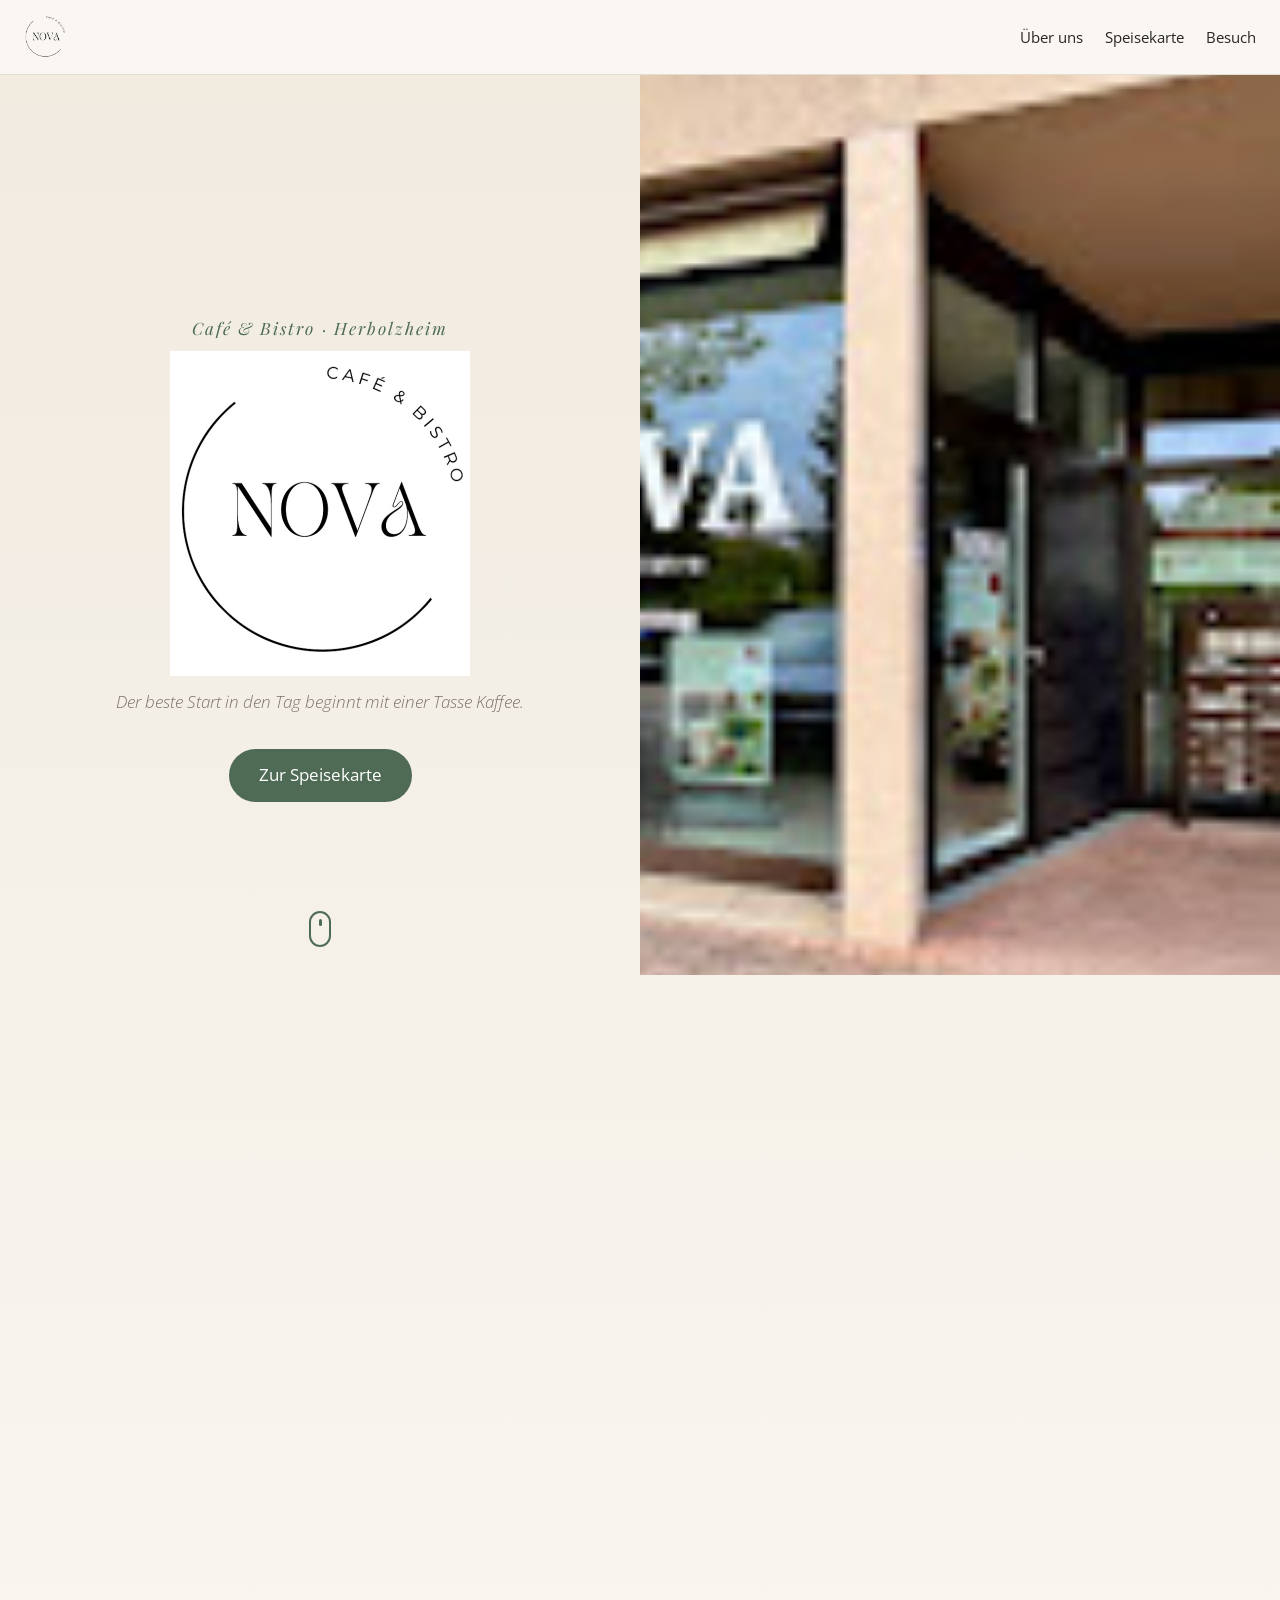
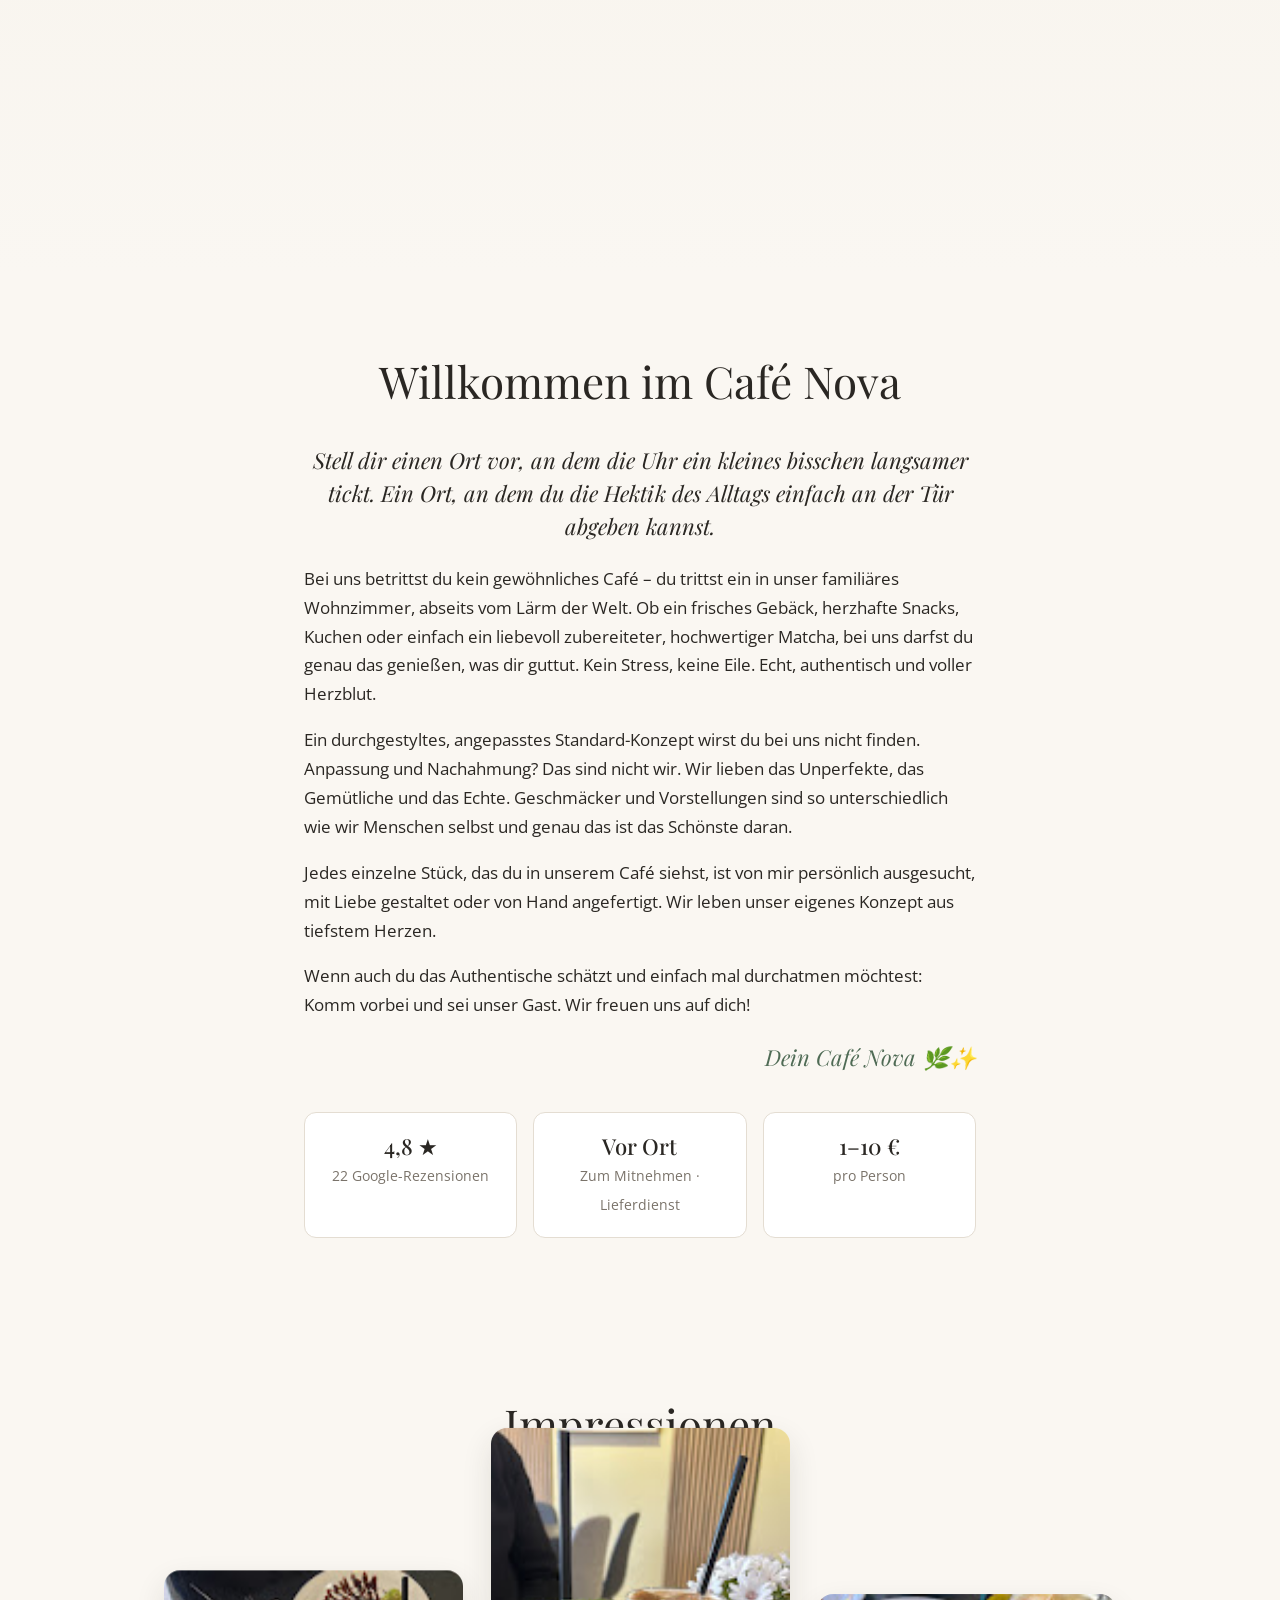
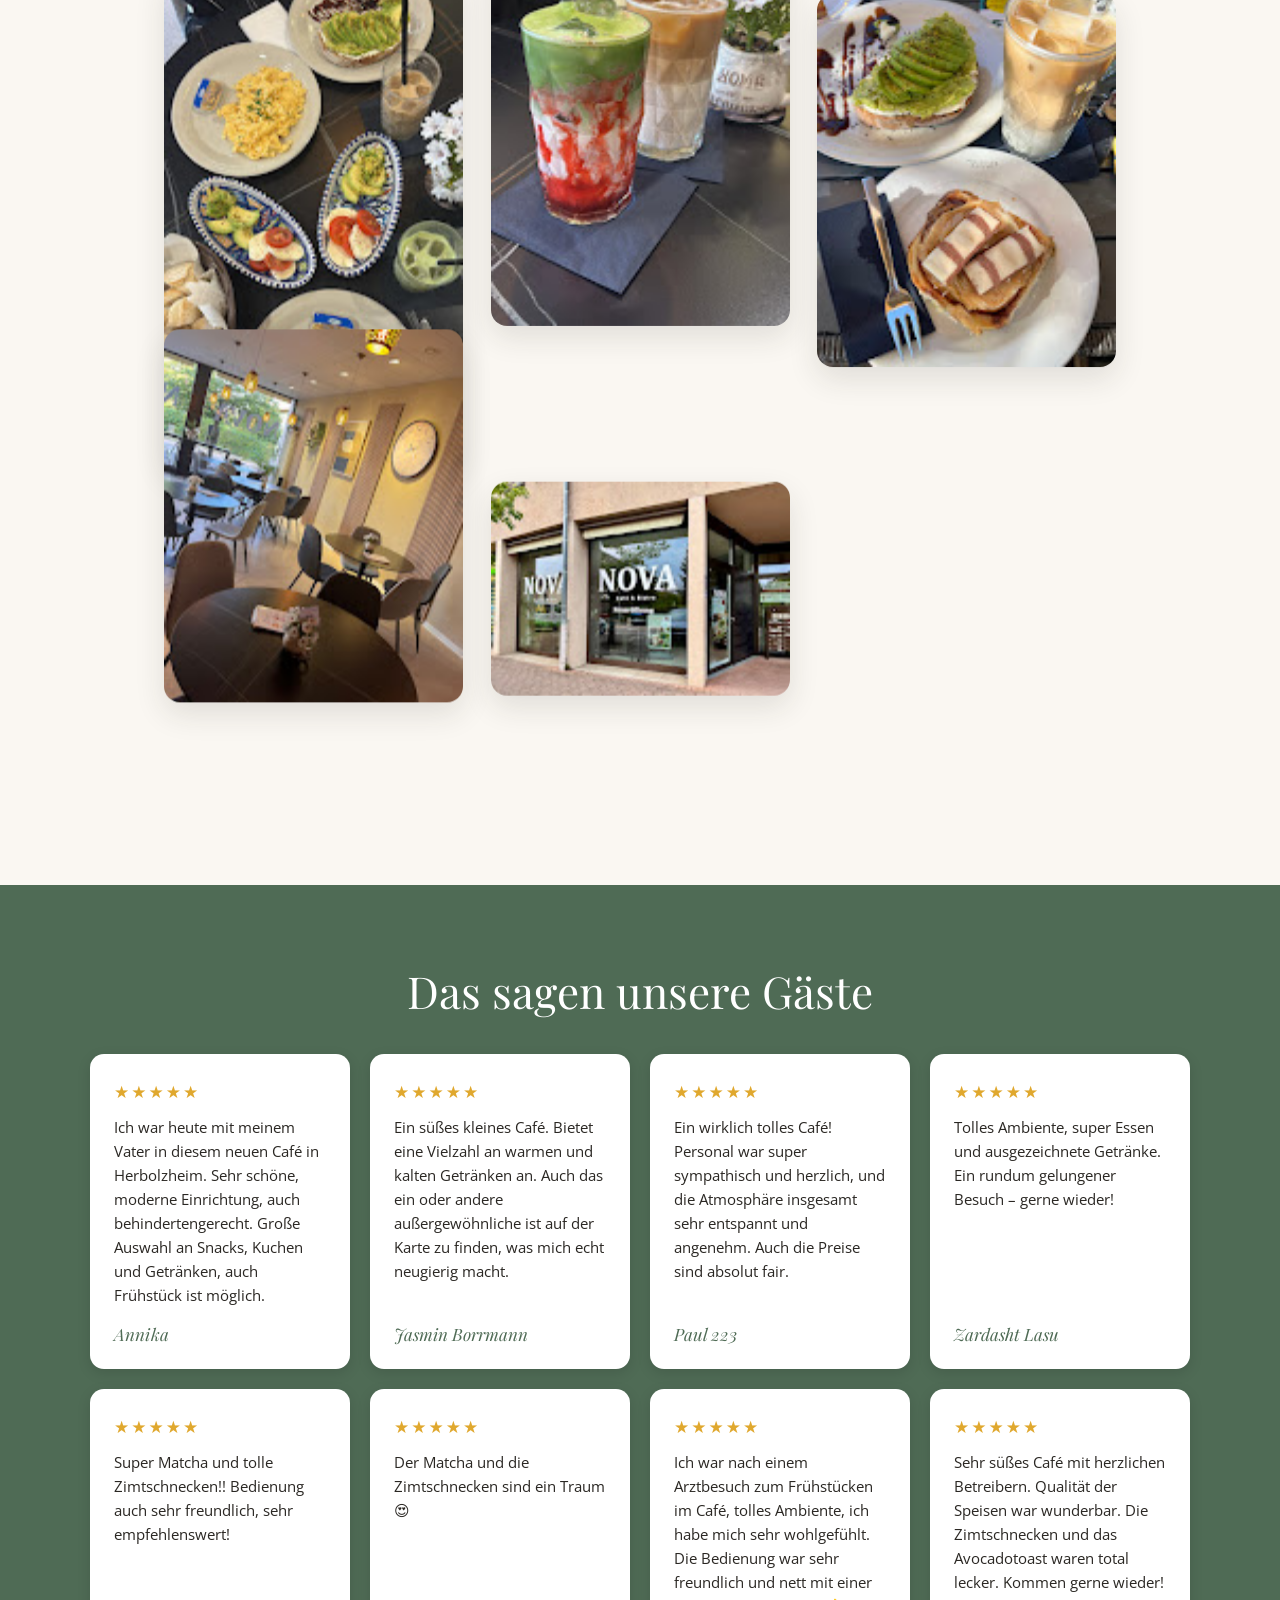
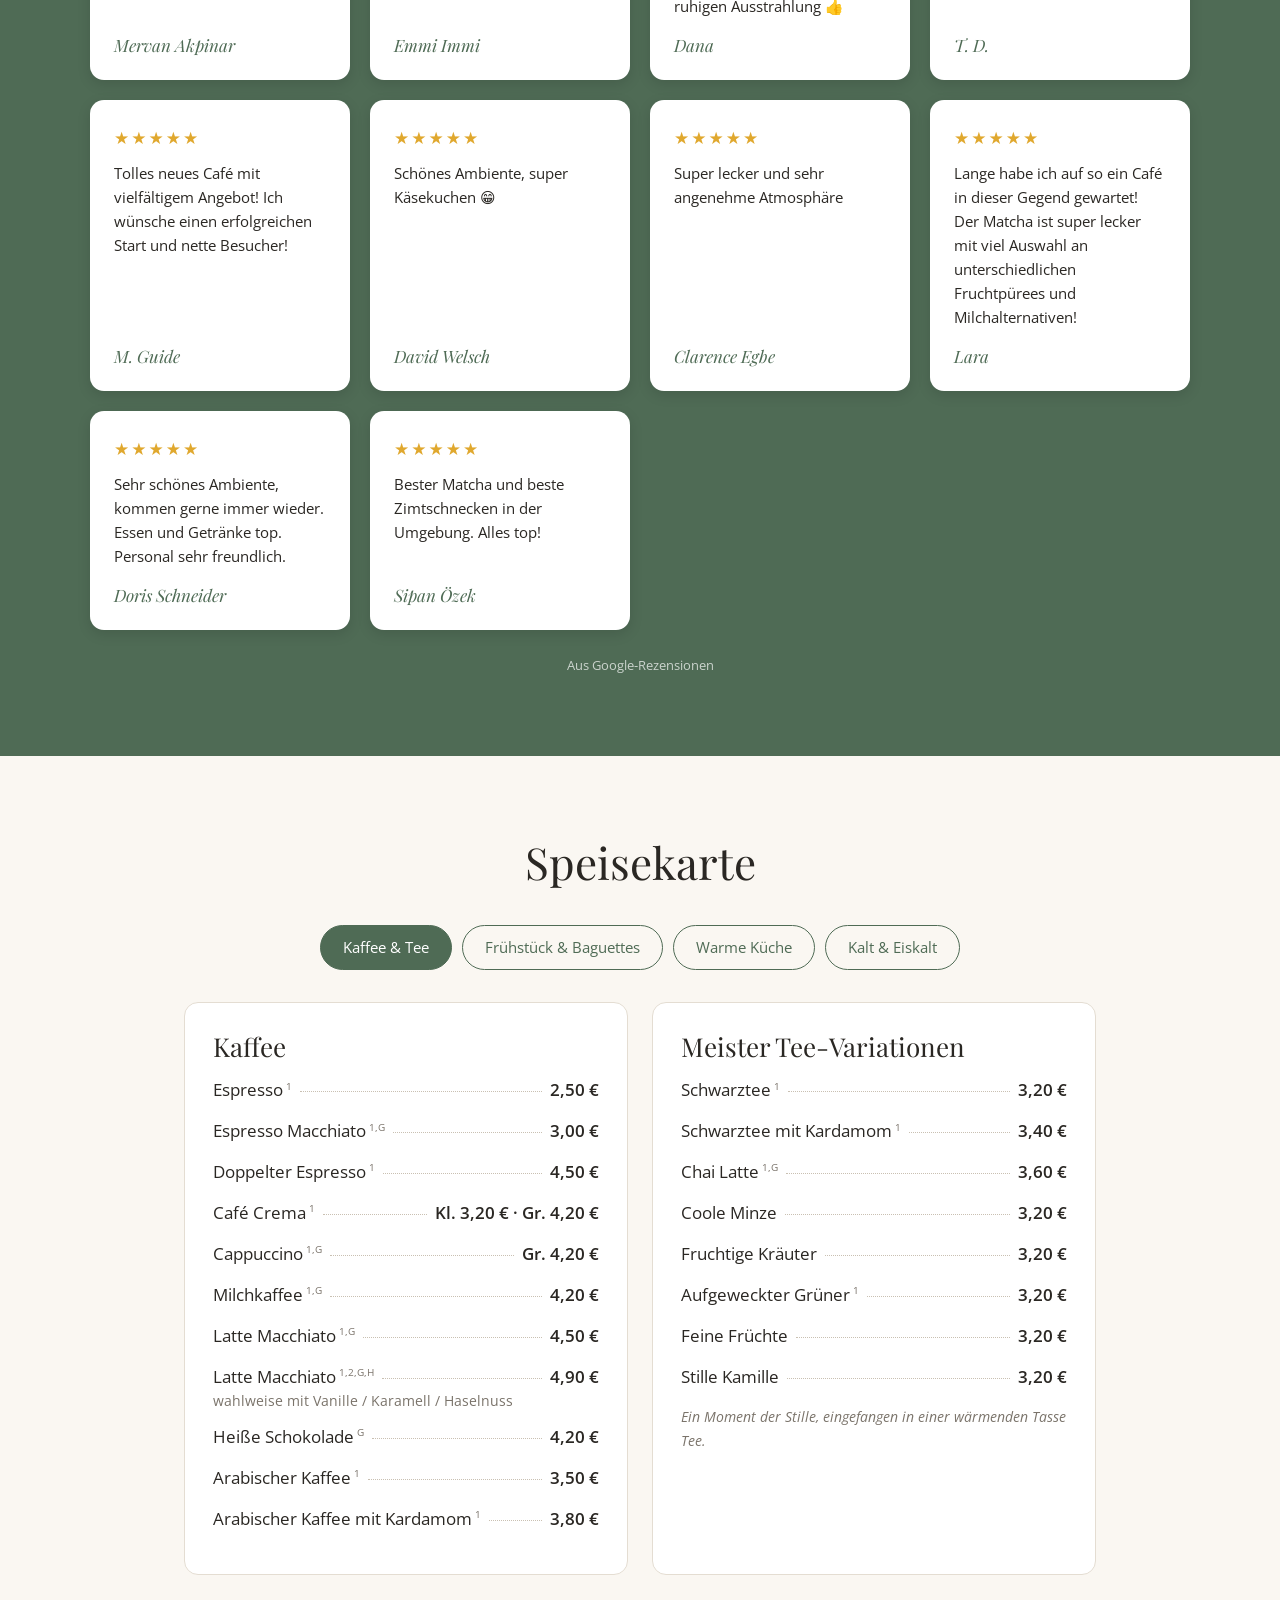
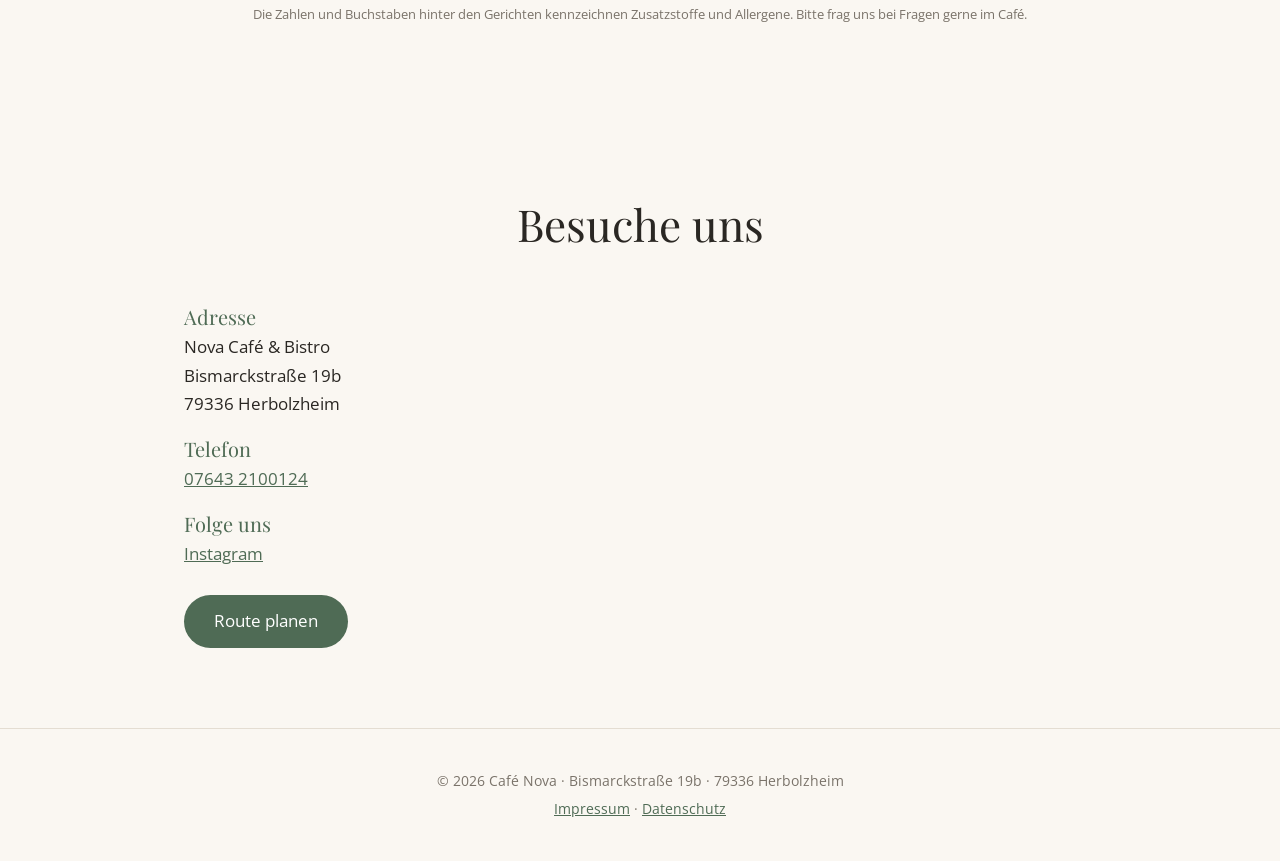
==== commit bf753294: "Google-Rezensionen als einzelne Karten nebeneinander" ====
--- a/index.html
+++ b/index.html
@@ -9,7 +9,7 @@
 <link rel="preconnect" href="https://fonts.gstatic.com" crossorigin>
 <link href="https://fonts.googleapis.com/css2?family=Open+Sans:ital,wght@0,300;0,400;0,600;1,300&family=Playfair+Display:ital,wght@0,400;0,500;1,400&display=swap" rel="stylesheet">
 <link rel="icon" href="logo.png">
-<link rel="stylesheet" href="styles.css?v=4">
+<link rel="stylesheet" href="styles.css?v=5">
 <script type="application/ld+json">
 {"@context":"https://schema.org","@type":"CafeOrCoffeeShop","name":"Nova Café & Bistro","telephone":"+49 7643 2100124","priceRange":"1–10 €","servesCuisine":"Café, Bistro","address":{"@type":"PostalAddress","streetAddress":"Bismarckstraße 19b","postalCode":"79336","addressLocality":"Herbolzheim","addressCountry":"DE"}}
 </script>
@@ -63,10 +63,24 @@
   </div>
 </section>
 
-<section class="quotes">
-  <blockquote class="reveal">„Tolles Ambiente, super Essen und ausgezeichnete Getränke.“</blockquote>
-  <blockquote class="reveal">„Große Auswahl an Snacks, Kuchen und Getränken, auch Frühstück ist möglich.“</blockquote>
-  <blockquote class="reveal">„Bedienung auch sehr freundlich, sehr empfehlenswert!“</blockquote>
+<section class="reviews" id="rezensionen">
+  <h2>Das sagen unsere Gäste</h2>
+  <div class="review-grid">
+    <figure class="review reveal"><div class="stars" aria-label="5 von 5 Sternen">★★★★★</div><blockquote>Ich war heute mit meinem Vater in diesem neuen Café in Herbolzheim. Sehr schöne, moderne Einrichtung, auch behindertengerecht. Große Auswahl an Snacks, Kuchen und Getränken, auch Frühstück ist möglich.</blockquote><figcaption>Annika</figcaption></figure>
+    <figure class="review reveal"><div class="stars" aria-label="5 von 5 Sternen">★★★★★</div><blockquote>Ein süßes kleines Café. Bietet eine Vielzahl an warmen und kalten Getränken an. Auch das ein oder andere außergewöhnliche ist auf der Karte zu finden, was mich echt neugierig macht.</blockquote><figcaption>Jasmin Borrmann</figcaption></figure>
+    <figure class="review reveal"><div class="stars" aria-label="5 von 5 Sternen">★★★★★</div><blockquote>Ein wirklich tolles Café! Personal war super sympathisch und herzlich, und die Atmosphäre insgesamt sehr entspannt und angenehm. Auch die Preise sind absolut fair.</blockquote><figcaption>Paul 223</figcaption></figure>
+    <figure class="review reveal"><div class="stars" aria-label="5 von 5 Sternen">★★★★★</div><blockquote>Tolles Ambiente, super Essen und ausgezeichnete Getränke. Ein rundum gelungener Besuch – gerne wieder!</blockquote><figcaption>Zardasht Lasu</figcaption></figure>
+    <figure class="review reveal"><div class="stars" aria-label="5 von 5 Sternen">★★★★★</div><blockquote>Super Matcha und tolle Zimtschnecken!! Bedienung auch sehr freundlich, sehr empfehlenswert!</blockquote><figcaption>Mervan Akpinar</figcaption></figure>
+    <figure class="review reveal"><div class="stars" aria-label="5 von 5 Sternen">★★★★★</div><blockquote>Der Matcha und die Zimtschnecken sind ein Traum 😍</blockquote><figcaption>Emmi Immi</figcaption></figure>
+    <figure class="review reveal"><div class="stars" aria-label="5 von 5 Sternen">★★★★★</div><blockquote>Ich war nach einem Arztbesuch zum Frühstücken im Café, tolles Ambiente, ich habe mich sehr wohlgefühlt. Die Bedienung war sehr freundlich und nett mit einer ruhigen Ausstrahlung 👍</blockquote><figcaption>Dana</figcaption></figure>
+    <figure class="review reveal"><div class="stars" aria-label="5 von 5 Sternen">★★★★★</div><blockquote>Sehr süßes Café mit herzlichen Betreibern. Qualität der Speisen war wunderbar. Die Zimtschnecken und das Avocadotoast waren total lecker. Kommen gerne wieder!</blockquote><figcaption>T. D.</figcaption></figure>
+    <figure class="review reveal"><div class="stars" aria-label="5 von 5 Sternen">★★★★★</div><blockquote>Tolles neues Café mit vielfältigem Angebot! Ich wünsche einen erfolgreichen Start und nette Besucher!</blockquote><figcaption>M. Guide</figcaption></figure>
+    <figure class="review reveal"><div class="stars" aria-label="5 von 5 Sternen">★★★★★</div><blockquote>Schönes Ambiente, super Käsekuchen 😁</blockquote><figcaption>David Welsch</figcaption></figure>
+    <figure class="review reveal"><div class="stars" aria-label="5 von 5 Sternen">★★★★★</div><blockquote>Super lecker und sehr angenehme Atmosphäre</blockquote><figcaption>Clarence Egbe</figcaption></figure>
+    <figure class="review reveal"><div class="stars" aria-label="5 von 5 Sternen">★★★★★</div><blockquote>Lange habe ich auf so ein Café in dieser Gegend gewartet! Der Matcha ist super lecker mit viel Auswahl an unterschiedlichen Fruchtpürees und Milchalternativen!</blockquote><figcaption>Lara</figcaption></figure>
+    <figure class="review reveal"><div class="stars" aria-label="5 von 5 Sternen">★★★★★</div><blockquote>Sehr schönes Ambiente, kommen gerne immer wieder. Essen und Getränke top. Personal sehr freundlich.</blockquote><figcaption>Doris Schneider</figcaption></figure>
+    <figure class="review reveal"><div class="stars" aria-label="5 von 5 Sternen">★★★★★</div><blockquote>Bester Matcha und beste Zimtschnecken in der Umgebung. Alles top!</blockquote><figcaption>Sipan Özek</figcaption></figure>
+  </div>
   <p class="src">Aus Google-Rezensionen</p>
 </section>
 
@@ -95,8 +109,8 @@
 
 <footer>
   <p>© <span id="y">2026</span> Café Nova · Bismarckstraße 19b · 79336 Herbolzheim</p>
-  <p><a href="#">Impressum</a> · <a href="#">Datenschutz</a></p>
+  <p><a href="impressum.html">Impressum</a> · <a href="datenschutz.html">Datenschutz</a></p>
 </footer>
-<script src="script.js?v=4"></script>
+<script src="script.js?v=5"></script>
 </body>
 </html>
--- a/styles.css
+++ b/styles.css
@@ -21,8 +21,13 @@
 .facts{list-style:none;display:grid;grid-template-columns:repeat(auto-fit,minmax(170px,1fr));gap:16px;padding:0;margin:40px 0 0}
 .facts li{background:var(--card);border:1px solid var(--line);border-radius:12px;padding:18px;text-align:center}
 .facts strong{display:block;font:500 22px var(--serif)}.facts span{font-size:14px;color:var(--muted)}
-.quotes{background:var(--green);color:#fff;text-align:center}
-.quotes blockquote{max-width:640px;margin:0 auto 24px;font:italic 22px/1.5 var(--serif)}
+.reviews{background:var(--green);color:#fff;text-align:center}
+.reviews h2{color:#fff}
+.review-grid{max-width:1100px;margin:0 auto 24px;display:grid;grid-template-columns:repeat(auto-fill,minmax(260px,1fr));gap:20px;text-align:left}
+.review{margin:0;background:var(--card);color:var(--ink);border-radius:14px;padding:24px;display:flex;flex-direction:column;box-shadow:0 4px 14px rgba(0,0,0,.12)}
+.review .stars{color:#e0a82e;letter-spacing:2px;margin-bottom:8px}
+.review blockquote{margin:0 0 16px;font-size:15px;line-height:1.6;flex:1}
+.review figcaption{font:italic 17px var(--serif);color:var(--green)}
 .src{font-size:13px;opacity:.7;margin:0}
 .tabs{display:flex;flex-wrap:wrap;justify-content:center;gap:10px;margin-bottom:32px}
 .tab{font:inherit;font-size:15px;padding:9px 22px;border:1px solid var(--green);background:none;color:var(--green);border-radius:999px;cursor:pointer}
@@ -96,3 +101,12 @@
  .hero .tagline{font-size:14px;margin-bottom:14px;line-height:1.4}
  .hero .btn{padding:9px 22px;font-size:15px}
 }
+
+/* ---- Rechtstexte ---- */
+.legal{max-width:760px;margin:0 auto;padding:60px 24px 80px}
+.legal h1{font-size:clamp(34px,6vw,48px);margin-bottom:24px}
+.legal h2{font-size:22px;text-align:left;margin:36px 0 10px}
+.legal p,.legal li{font-size:16px}
+.legal ul{padding-left:22px}
+mark{background:#fff3a3;padding:0 4px;border-radius:3px}
+.todo-note{background:#fff9d6;border:1px solid #ecdc7a;border-radius:10px;padding:12px 16px;font-size:14px}
